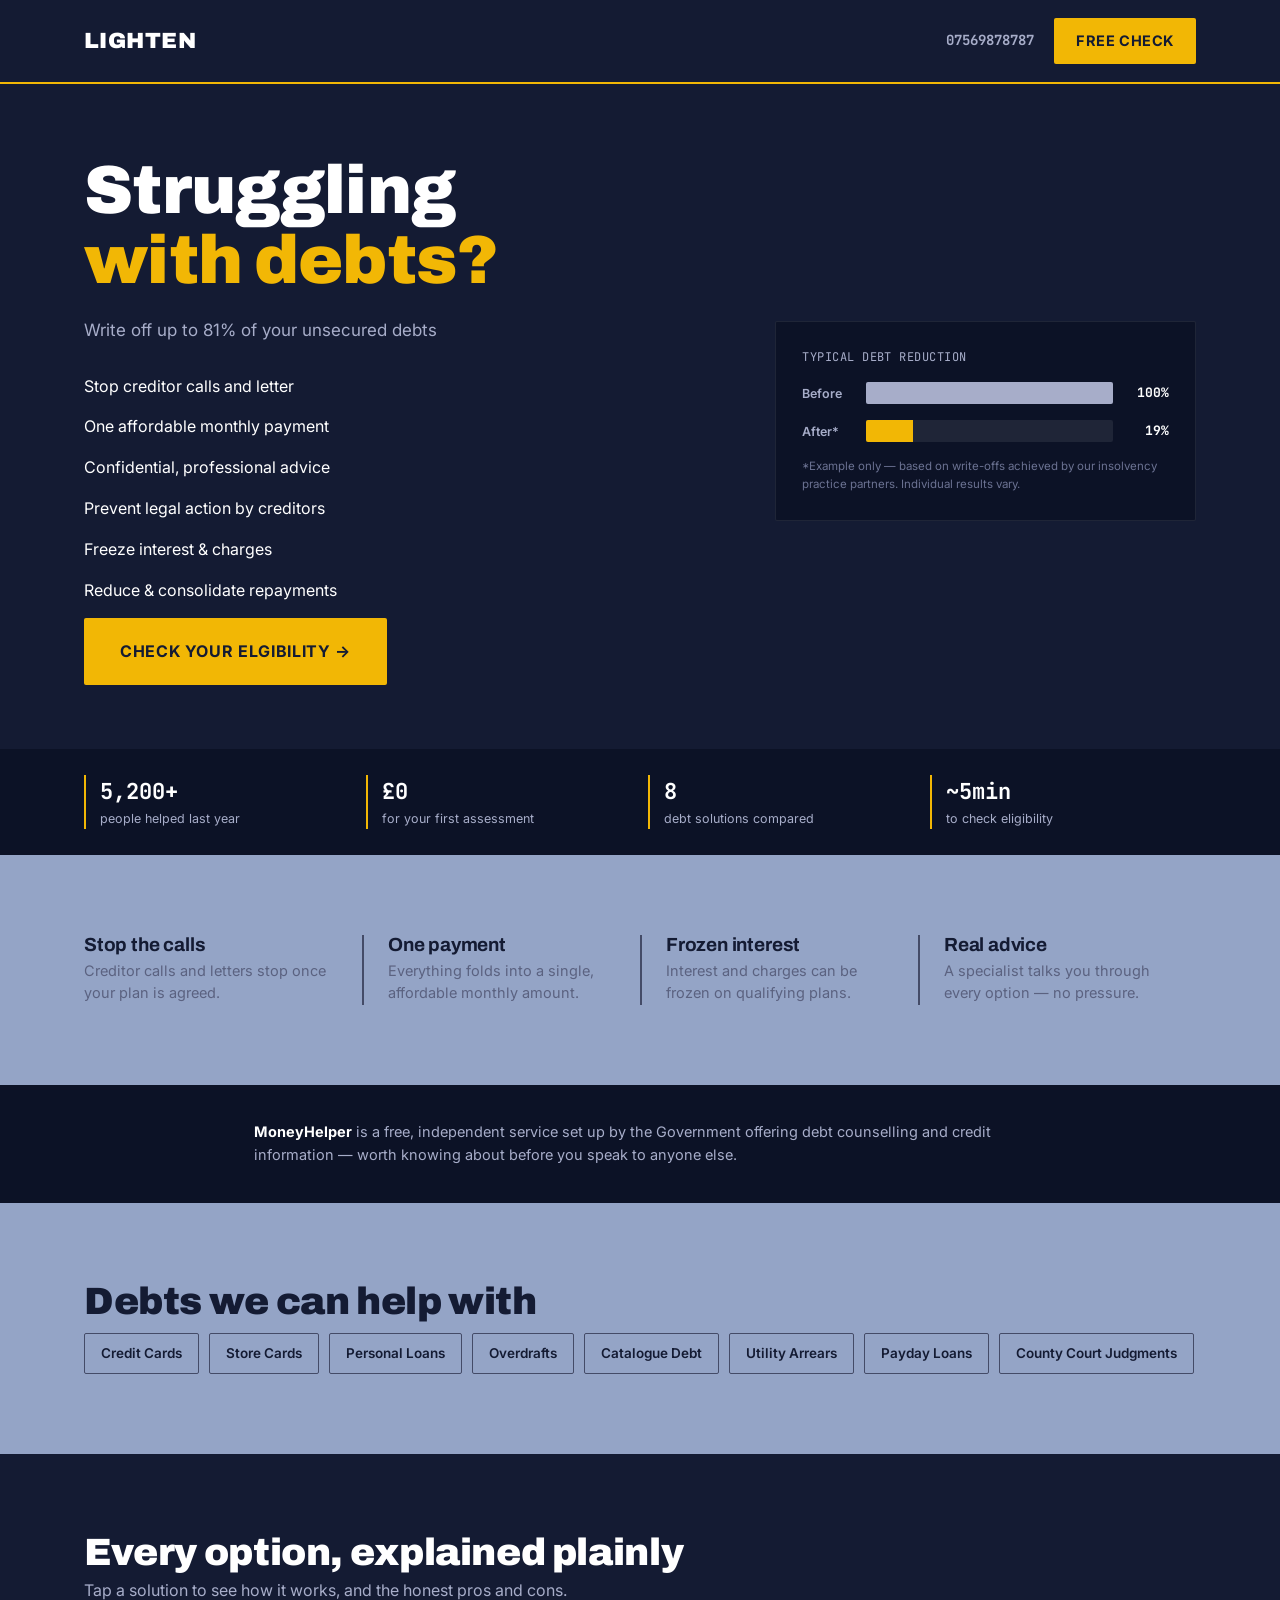
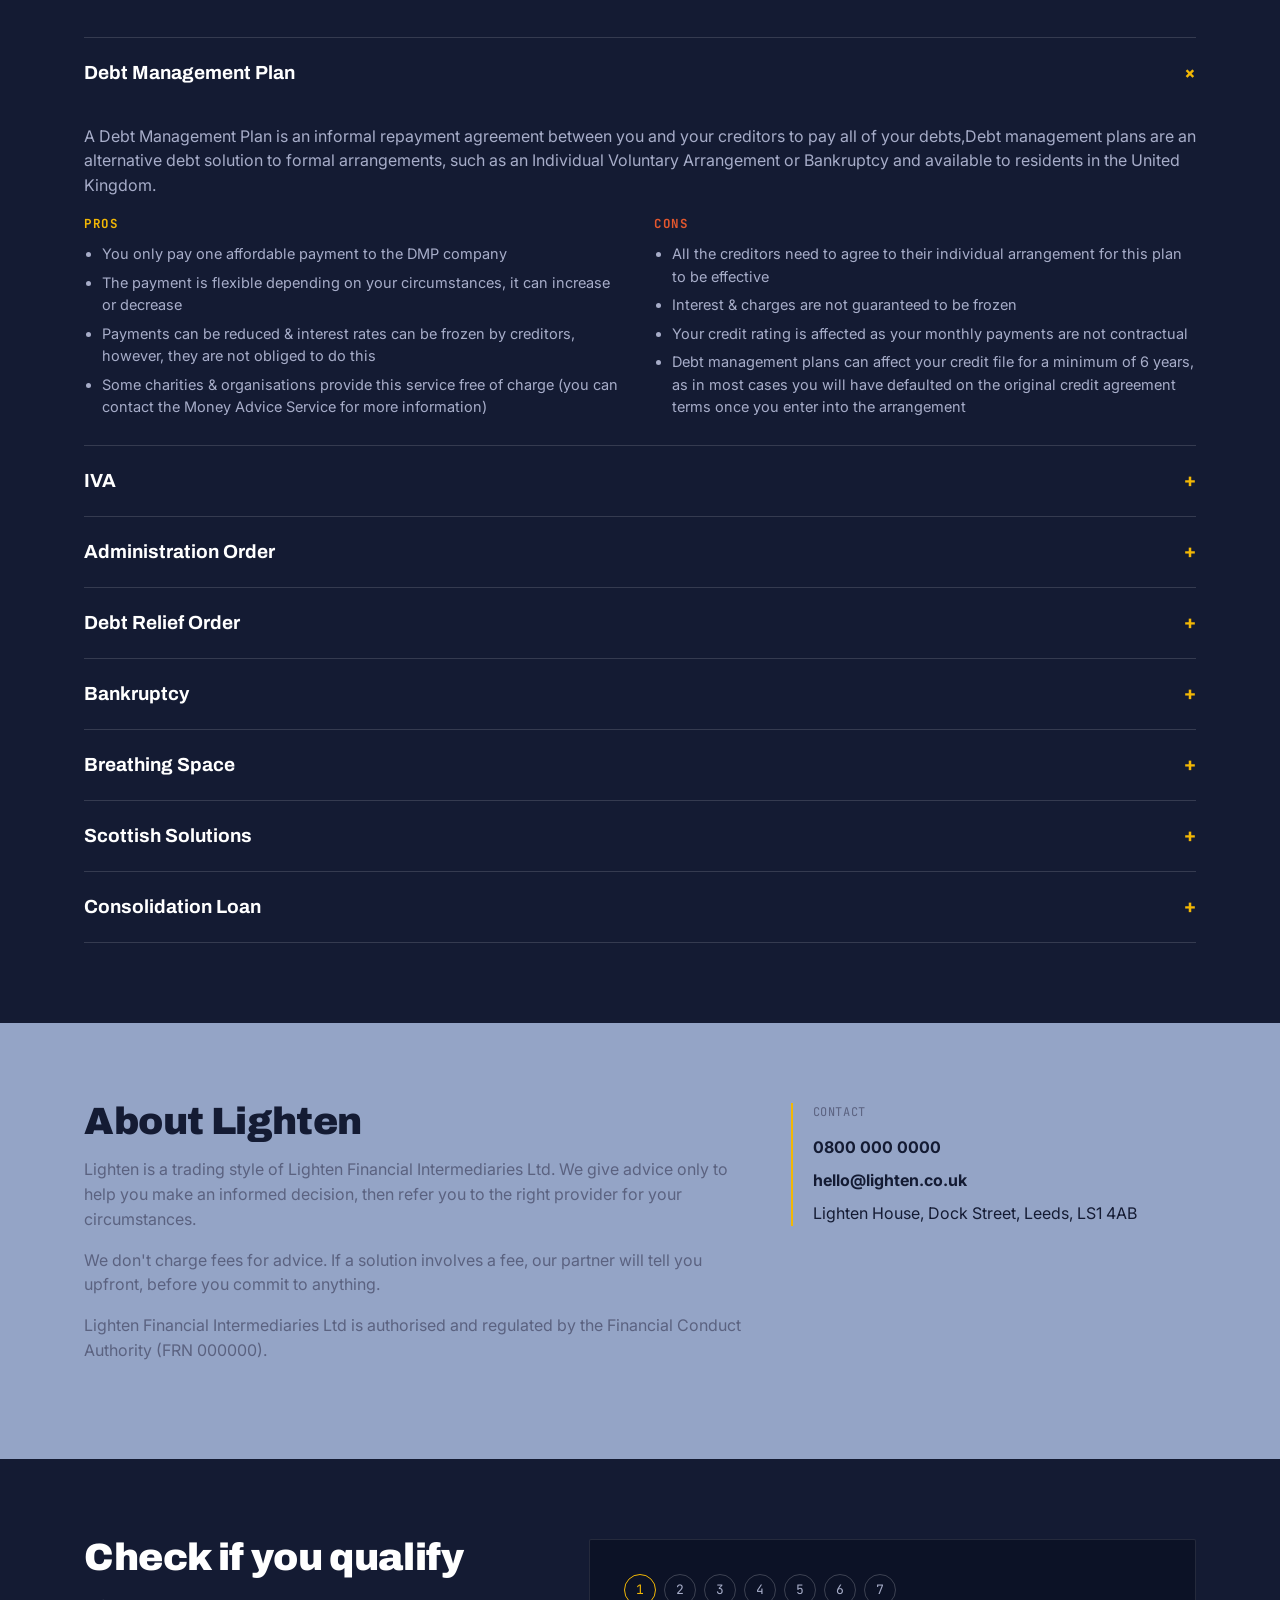
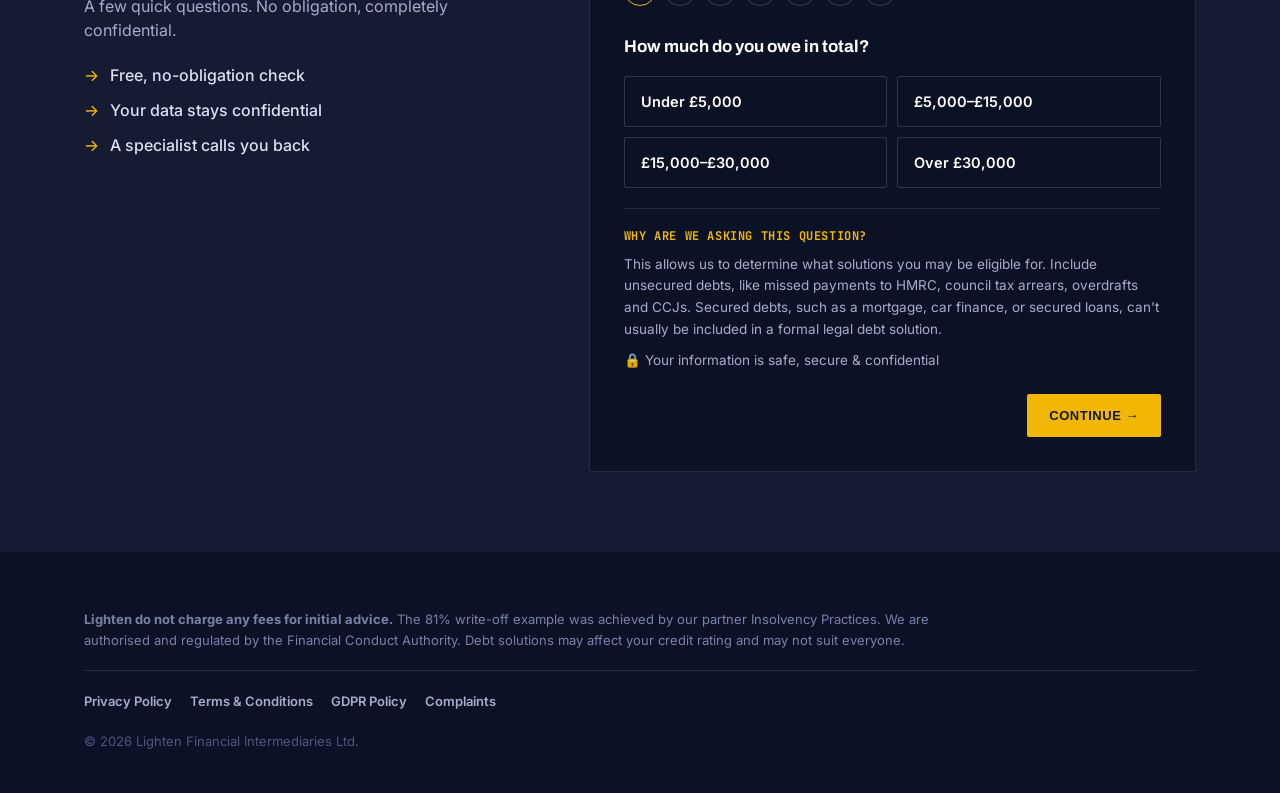
==== index.html @ 726426ce "Update index.html" ====
<!DOCTYPE html>
<html lang="en">
<head> 
<meta charset="UTF-8">
<meta name="viewport" content="width=device-width, initial-scale=1.0"> 
<title>Lighten</title>
<link rel="icon" type="image/png" href="aa.png">  
 
<link rel="preconnect" href="https://fonts.googleapis.com">
<link rel="preconnect" href="https://fonts.gstatic.com" crossorigin>
<link href="https://fonts.googleapis.com/css2?family=Archivo:wght@500;700;900&family=Inter:wght@400;500;600;700&family=JetBrains+Mono:wght@500;700&display=swap" rel="stylesheet">
<link rel="stylesheet" href="style.css">
</head>
<body>
<header class="site-header">
  <div class="wrap header-inner">
    <div class="logo">LIGHTEN</div>
    <div class="header-right">
      <a href="tel:07569878787" class="header-phone">07569878787</a>
      <a href="#qualify" class="btn btn-amber">Free Check</a>
    </div>
  </div>
</header>

<section class="hero">
  <div class="wrap hero-inner">
    <div class="hero-copy">
      <h1>Struggling<br><span class="hero-highlight">with debts?<br></span></h1>
      <p class="hero-lead">Write off up to 81% of your unsecured debts</p>
     <p>Stop creditor calls and letter</p>
     <p>One affordable monthly payment</p>
     <p>Confidential, professional advice</p>
     <p>Prevent legal action by creditors</p>
     <p>Freeze interest & charges</p>
     <p>Reduce & consolidate repayments</p>
      <a href="#qualify" class="btn btn-amber lg">Check your elgibility &rarr;</a>
    </div>

    <div class="hero-ladder">
      <div class="ladder-label">Typical debt reduction</div>
      <div class="ladder">
        <div class="ladder-row">
          <span class="ladder-tag">Before</span>
          <div class="ladder-track"><div class="ladder-fill" style="width:100%"></div></div>
          <span class="ladder-val">100%</span>
        </div>
        <div class="ladder-row">
          <span class="ladder-tag">After*</span>
          <div class="ladder-track"><div class="ladder-fill ladder-fill--after" id="afterFill" style="width:0%"></div></div>
          <span class="ladder-val" id="afterVal">0%</span>
        </div>
      </div>
      <div class="ladder-note">*Example only — based on write-offs achieved by our insolvency practice partners. Individual results vary.</div>
    </div>
  </div>
</section>
<section class="stat-strip">
  <div class="wrap stat-grid">
    <div class="stat"><span class="stat-num">5,200+</span><span class="stat-label">people helped last year</span></div>
    <div class="stat"><span class="stat-num">£0</span><span class="stat-label">for your first assessment</span></div>
    <div class="stat"><span class="stat-num">8</span><span class="stat-label">debt solutions compared</span></div>
    <div class="stat"><span class="stat-num">~5min</span><span class="stat-label">to check eligibility</span></div>
  </div>
</section>

<section class="section">
  <div class="wrap">
    <div class="benefit-row">
      <div class="benefit">
        <h3>Stop the calls</h3>
        <p>Creditor calls and letters stop once your plan is agreed.</p>
      </div>
      <div class="benefit">
        <h3>One payment</h3>
        <p>Everything folds into a single, affordable monthly amount.</p>
      </div>
      <div class="benefit">
        <h3>Frozen interest</h3>
        <p>Interest and charges can be frozen on qualifying plans.</p>
      </div>
      <div class="benefit">
        <h3>Real advice</h3>
        <p>A specialist talks you through every option — no pressure.</p>
      </div>
    </div>
  </div>
</section>

<!-- ============ MONEYHELPER CALLOUT ============ -->
<section class="callout">
  <div class="wrap callout-inner">
    <p><strong>MoneyHelper</strong> is a free, independent service set up by the Government offering debt counselling and credit information — worth knowing about before you speak to anyone else.</p>
  </div>
</section>

<!-- ============ DEBTS WE HELP WITH ============ -->
<section class="section">
  <div class="wrap">
    <h2 class="section-title">Debts we can help with</h2>
    <div class="tag-cloud">
      <span>Credit Cards</span><span>Store Cards</span><span>Personal Loans</span>
      <span>Overdrafts</span><span>Catalogue Debt</span><span>Utility Arrears</span>
      <span>Payday Loans</span><span>County Court Judgments</span>
    </div>
  </div>
</section>

<!-- ============ SOLUTIONS ACCORDION ============ -->
<section class="section dark">
  <div class="wrap">
    <h2 class="section-title light">Every option, explained plainly</h2>
    <p class="section-sub light">Tap a solution to see how it works, and the honest pros and cons.</p>
    <div class="accordion" id="accordion"></div>
  </div>
</section>

<!-- ============ ABOUT ============ -->
<section class="section">
  <div class="wrap about-inner">
    <div>
      <h2 class="section-title">About Lighten</h2>
      <p>Lighten is a trading style of Lighten Financial Intermediaries Ltd. We give advice only to help you make an informed decision, then refer you to the right provider for your circumstances.</p>
      <p>We don't charge fees for advice. If a solution involves a fee, our partner will tell you upfront, before you commit to anything.</p>
      <p>Lighten Financial Intermediaries Ltd is authorised and regulated by the Financial Conduct Authority (FRN 000000).</p>
    </div>
    <div class="contact-block">
      <span class="contact-label">Contact</span>
      <a href="tel:08000000000">0800 000 0000</a>
      <a href="mailto:hello@lighten.co.uk">hello@lighten.co.uk</a>
      <span>Lighten House, Dock Street, Leeds, LS1 4AB</span>
    </div>
  </div>
</section>

<!-- ============ LEAD FORM ============ -->
<section class="section dark" id="qualify">
  <div class="wrap qualify-inner">
    <div class="qualify-copy">
      <h2 class="section-title light">Check if you qualify</h2>
      <p class="light-muted">A few quick questions. No obligation, completely confidential.</p>
      <ul class="check-list">
        <li>Free, no-obligation check</li>
        <li>Your data stays confidential</li>
        <li>A specialist calls you back</li>
      </ul>
    </div>

    <form class="lead-form" id="leadForm">
      <div class="step-indicator" id="stepIndicator">
        <span class="step-dot active" data-n="1">1</span>
        <span class="step-dot" data-n="2">2</span>
        <span class="step-dot" data-n="3">3</span>
        <span class="step-dot" data-n="4">4</span>
        <span class="step-dot" data-n="5">5</span>
        <span class="step-dot" data-n="6">6</span>
        <span class="step-dot" data-n="7">7</span>
      </div>

      <!-- Step 1 -->
      <div class="form-step active" data-step="1">
        <label>How much do you owe in total?</label>
        <div class="option-grid" data-field="debtAmount">
          <button type="button" class="option" data-value="Under £5,000">Under &pound;5,000</button>
          <button type="button" class="option" data-value="£5,000–£15,000">&pound;5,000&ndash;&pound;15,000</button>
          <button type="button" class="option" data-value="£15,000–£30,000">&pound;15,000&ndash;&pound;30,000</button>
          <button type="button" class="option" data-value="Over £30,000">Over &pound;30,000</button>
        </div>
        <div class="form-info">
          <h4>Why are we asking this question?</h4>
          <p>This allows us to determine what solutions you may be eligible for. Include unsecured debts, like missed payments to HMRC, council tax arrears, overdrafts and CCJs. Secured debts, such as a mortgage, car finance, or secured loans, can't usually be included in a formal legal debt solution.</p>
          <p class="safe-note">&#128274; Your information is safe, secure &amp; confidential</p>
        </div>
      </div>

      <!-- Step 2 -->
      <div class="form-step" data-step="2">
        <label>What's your employment status?</label>
        <div class="option-grid" data-field="employment">
          <button type="button" class="option" data-value="Employed">Employed</button>
          <button type="button" class="option" data-value="Self-employed">Self-employed</button>
          <button type="button" class="option" data-value="Retired">Retired</button>
          <button type="button" class="option" data-value="Not working">Not working</button>
        </div>
        <div class="form-info">
          <h4>Why are we asking this question?</h4>
          <p>This information helps us tailor advice to your current situation.</p>
          <p class="safe-note">&#128274; Your information is safe, secure &amp; confidential</p>
        </div>
      </div>

      <!-- Step 3 -->
      <div class="form-step" data-step="3">
        <label>What are you hoping to achieve?</label>
        <div class="option-grid" data-field="goal">
          <button type="button" class="option" data-value="Write off unsecured debt">Write off unsecured debt</button>
          <button type="button" class="option" data-value="One affordable monthly payment">One affordable monthly payment</button>
          <button type="button" class="option" data-value="Keep my home and car safe">Keep my home and car safe</button>
          <button type="button" class="option" data-value="Pause interest and charges">Pause interest and charges</button>
          <button type="button" class="option" data-value="Avoid legal action">Avoid legal action</button>
          <button type="button" class="option" data-value="All of the above">I want all of the above</button>
        </div>
        <div class="form-info">
          <h4>Why are we asking this question?</h4>
          <p>This helps your adviser guide you on how to achieve your goal, alongside advice on all the debt solutions available to you.</p>
          <p class="safe-note">&#128274; Your information is safe, secure &amp; confidential</p>
        </div>
      </div>

      <!-- Step 4 -->
      <div class="form-step" data-step="4">
        <label>Which debt are you most worried about?</label>
        <div class="option-grid" data-field="worriedDebt">
          <button type="button" class="option" data-value="Credit card">Credit card</button>
          <button type="button" class="option" data-value="Loan">Loan</button>
          <button type="button" class="option" data-value="Overdraft">Overdraft</button>
          <button type="button" class="option" data-value="Store card">Store card</button>
          <button type="button" class="option" data-value="Council tax">Council tax</button>
          <button type="button" class="option" data-value="Other">Other</button>
        </div>
        <div class="form-info">
          <h4>Why are we asking this question?</h4>
          <p>This lets us tailor our advice to your current situation.</p>
          <p class="safe-note">&#128274; Your information is safe, secure &amp; confidential</p>
        </div>
      </div>

      <!-- Step 5 -->
      <div class="form-step" data-step="5">
        <label>What's your biggest concern about your debt?</label>
        <div class="option-grid" data-field="concern">
          <button type="button" class="option" data-value="Unable to pay bills">Unable to pay bills</button>
          <button type="button" class="option" data-value="Creditor harassment">Creditor harassment</button>
          <button type="button" class="option" data-value="Reliance on credit cards or loans">Reliance on credit or loans</button>
          <button type="button" class="option" data-value="Unaffordable repayments">Unaffordable repayments</button>
          <button type="button" class="option" data-value="Risk of losing my home">Risk of losing my home</button>
          <button type="button" class="option" data-value="Other">Other</button>
        </div>
        <div class="form-info">
          <h4>Why are we asking this question?</h4>
          <p>This helps us give the best advice, and helps put your mind at ease.</p>
          <p class="safe-note">&#128274; Your information is safe, secure &amp; confidential</p>
        </div>
      </div>

      <!-- Step 6 -->
      <div class="form-step" data-step="6">
        <label>What type of property do you live in?</label>
        <div class="option-grid" data-field="property">
          <button type="button" class="option" data-value="Rented">Rented</button>
          <button type="button" class="option" data-value="Private rented">Private rented</button>
          <button type="button" class="option" data-value="Living with parents">Living with parents</button>
          <button type="button" class="option" data-value="Owned">Owned</button>
        </div>
        <div class="form-info">
          <h4>Why are we asking this question?</h4>
          <p>This helps us give the best advice, and helps put your mind at ease.</p>
          <p class="safe-note">&#128274; Your information is safe, secure &amp; confidential</p>
        </div>
      </div>

      <!-- Step 7 -->
      <div class="form-step" data-step="7">
        <label>Where do you live?</label>
        <div class="option-grid" data-field="location">
          <button type="button" class="option" data-value="England">England</button>
          <button type="button" class="option" data-value="Wales">Wales</button>
          <button type="button" class="option" data-value="Northern Ireland">Northern Ireland</button>
          <button type="button" class="option" data-value="Scotland">Scotland</button>
        </div>
        <div class="form-info">
          <h4>Why are we asking this question?</h4>
          <p>Telling us your location lets us offer information about the debt solutions available in your area.</p>
          <p class="safe-note">&#128274; Your information is safe, secure &amp; confidential</p>
        </div>
      </div>

      <!-- Step 8: contact details -->
      <div class="form-step" data-step="8">
        <button type="button" class="back-icon-btn" data-back>&#10094;</button>
        <label>Please enter your details to continue</label>
        <input type="text" name="fullName" placeholder="Full name" required>
        <input type="email" name="email" placeholder="Email address" required>
        <input type="text" name="postcode" placeholder="Postcode" required>
        <p class="form-note">Please read our <a href="#">Terms &amp; Conditions</a> and <a href="#">Privacy Policy</a> before you proceed.</p>
        <button type="button" class="btn btn-amber full" id="detailsContinueBtn">Continue</button>
        <p class="safe-note center">&#128274; Your information is safe, secure &amp; confidential</p>
      </div>

      <!-- Step 9: phone -->
      <div class="form-step" data-step="9">
        <button type="button" class="back-icon-btn" data-back>&#10094;</button>
        <label><span class="lead-firstname" id="leadFirstName">There,</span> let's see if we could write off your debt.</label>
        <p class="form-sub">Confirm your details below to find out what options are available to you.</p>
        <input type="tel" name="phone" placeholder="Eg. 07700 900000" inputmode="tel" pattern="^(\+44|0044|0)[\s\-()]?\d[\d\s\-()]{8,12}$" required>
        <label class="checkbox-line">
          <input type="checkbox" required>
          <span>By selecting this option you are giving your permission to be contacted by telephone, SMS, WhatsApp and email. For information on how we handle your information please see our <a href="#">Privacy Policy</a>.</span>
        </label>
        <button type="submit" class="btn btn-amber full">Check If I Qualify</button>
        <p class="safe-note center">&#128274; Your information is safe, secure &amp; confidential</p>
      </div>

      <div class="form-step" data-step="success">
        <div class="success-box">
          <div class="success-emoji">&#127881;</div>
          <h3>Congratulations!</h3>
          <p>You have been shortlisted. One of our advisers will call you shortly to discuss the debt solutions available to you.</p>
          <p class="safe-note center">&#128274; Your information is safe, secure &amp; confidential</p>
        </div>
      </div>

      <div class="form-nav">
        <button type="button" id="backBtn" class="btn btn-outline small" style="display:none;">&larr; Back</button>
        <button type="button" id="nextBtn" class="btn btn-amber small">Continue &rarr;</button>
      </div>
    </form>
  </div>
</section>

<!-- ============ FOOTER ============ -->
<footer class="site-footer">
  <div class="wrap">
    <p class="footer-disclaimer"><strong>Lighten do not charge any fees for initial advice.</strong> The 81% write-off example was achieved by our partner Insolvency Practices. We are authorised and regulated by the Financial Conduct Authority. Debt solutions may affect your credit rating and may not suit everyone.</p>
    <div class="footer-links">
      <a href="privacy.html">Privacy Policy</a>
      <a href="terms.html">Terms &amp; Conditions</a>
      <a href="gdpr.html">GDPR Policy</a>
      <a href="complaints.html">Complaints</a>
    </div>
    <p class="footer-copy">&copy; 2026 Lighten Financial Intermediaries Ltd.</p>
  </div>
</footer>

<script src="script.js"></script>
</body>
</html>
---- style.css ----
:root{
  --bg:#141B33;
  --bg-deep:#0C1226;
  --paper:#94a4c6;
  --paper-line:#444b67;  
  --ink:#141B33;
  --ink-muted:#5B6280;
  --amber:#F2B705;
  --amber-ink:#141B33;
  --rust:#E4572E; 
  --white:#FFFFFF;
  --light-muted:#A7ADC9;
  --font-display:'Archivo', sans-serif;
  --font-body:'Inter', sans-serif; 
  --font-mono:'JetBrains Mono', monospace;
}

*{box-sizing:border-box;}
html{scroll-behavior:smooth; overflow-x:hidden;}
body{
  margin:0;
  font-family:var(--font-body);
  color:var(--ink);
  background:var(--paper);
  line-height:1.55;
  overflow-x:hidden;
  max-width:100vw;
}
.wrap{max-width:1160px; margin:0 auto; padding:0 24px; width:100%;}
a{color:inherit;}
h1,h2,h3{font-family:var(--font-display); margin:0 0 .3em; line-height:1.02; letter-spacing:-.01em;}

/* ---------- Buttons ---------- */
.btn{display:inline-block; padding:10px 20px; font-weight:700; text-decoration:none; font-size:14.5px; text-transform:uppercase; letter-spacing:.04em; border:2px solid transparent; cursor:pointer; border-radius:2px;}
.btn-amber{background:var(--amber); color:var(--amber-ink);}
.btn-amber:hover{background:#ffcb1f;}
.btn-outline{background:transparent; border-color:var(--paper-line); color:var(--ink);}
.btn.small{padding:12px 20px; font-size:13px;}
.btn.lg{padding:19px 34px; font-size:16px;}
.btn.full{width:100%; text-align:center; margin-top:8px;}

/* ---------- Header ---------- */
.site-header{background:var(--bg); position:sticky; top:0; z-index:20; border-bottom:2px solid var(--amber);}
.header-inner{display:flex; align-items:center; justify-content:space-between; padding:18px 24px; gap:12px; min-width:0;}
.logo{font-family:var(--font-display); font-size:22px; font-weight:900; letter-spacing:.02em; color:var(--white); flex:none;}
.header-right{display:flex; align-items:center; gap:20px; flex-wrap:wrap; justify-content:flex-end;}
.header-phone{font-family:var(--font-mono); font-weight:700; color:var(--light-muted); text-decoration:none; font-size:14px;}

/* ---------- Hero ---------- */
.hero{background:var(--bg); color:var(--white); padding:72px 0 64px;}
.hero-inner{display:grid; grid-template-columns:1.2fr .8fr; gap:60px; align-items:center; min-width:0;}
.hero-copy, .hero-ladder{min-width:0;}
.tag{font-family:var(--font-mono); font-size:12px; letter-spacing:.05em; text-transform:uppercase; color:var(--amber); margin:0 0 18px;}
.hero h1{font-size:clamp(40px,5.4vw,68px); font-weight:900; color:var(--white);}
.hero-highlight{color:var(--amber);}
.hero-lead{font-size:17px; color:var(--light-muted); max-width:44ch; margin:22px 0 30px;}

.hero-ladder{background:var(--bg-deep); border:1px solid rgba(255,255,255,.08); padding:26px; border-radius:2px;}
.ladder-label{font-family:var(--font-mono); font-size:12px; color:var(--light-muted); text-transform:uppercase; letter-spacing:.04em; margin-bottom:16px;}
.ladder-row{display:flex; align-items:center; gap:12px; margin-bottom:16px; min-width:0;}
.ladder-tag{width:52px; font-size:12.5px; color:var(--light-muted); font-weight:600; flex:none;}
.ladder-track{flex:1; height:22px; background:rgba(255,255,255,.08); border-radius:2px; overflow:hidden; min-width:0;}
.ladder-fill{height:100%; background:var(--light-muted);}
.ladder-fill--after{background:var(--amber); transition:width 1.2s cubic-bezier(.2,.8,.2,1);}
.ladder-val{width:44px; text-align:right; font-family:var(--font-mono); font-weight:700; color:var(--white); font-size:13px;}
.ladder-note{font-size:11.5px; color:#6B7292; margin-top:4px;}

/* ---------- Stat strip ---------- */
.stat-strip{background:var(--bg-deep); padding:26px 0;}
.stat-grid{display:grid; grid-template-columns:repeat(4,1fr); gap:16px;}
.stat{display:flex; flex-direction:column; border-left:2px solid var(--amber); padding-left:14px;}
.stat-num{font-family:var(--font-mono); font-weight:700; color:var(--white); font-size:22px;}
.stat-label{font-size:12.5px; color:var(--light-muted);}

/* ---------- Sections ---------- */
.section{padding:80px 0;}
.section.dark{background:var(--bg); color:var(--white);}
.section-title{font-size:clamp(26px,3.2vw,38px); font-weight:900;}
.section-title.light{color:var(--white);}
.section-sub{color:var(--ink-muted); margin-top:-6px; margin-bottom:34px; max-width:56ch;}
.section-sub.light{color:var(--light-muted);}

/* Benefits */
.benefit-row{display:grid; grid-template-columns:repeat(4,1fr); gap:0;}
.benefit{padding:0 24px; border-left:2px solid var(--paper-line);}
.benefit:first-child{border-left:none; padding-left:0;}
.benefit h3{font-size:19px; font-weight:700;}
.benefit p{color:var(--ink-muted); font-size:14.5px; margin:0;}

/* Callout */
.callout{background:var(--bg-deep); padding:22px 0;}
.callout-inner{display:flex; align-items:flex-start; gap:16px; max-width:820px; margin:0 auto; color:var(--light-muted); font-size:14.5px;}
.callout-mark{flex:none; width:26px; height:26px; border-radius:50%; border:1.5px solid var(--amber); color:var(--amber); font-family:var(--font-mono); font-weight:700; display:flex; align-items:center; justify-content:center; font-size:13px;}
.callout-inner strong{color:var(--white);}

/* Tag cloud */
.tag-cloud{display:flex; flex-wrap:wrap; gap:10px;}
.tag-cloud span{border:1.5px solid var(--paper-line); padding:9px 16px; font-weight:600; font-size:13.5px; border-radius:2px;}

/* Accordion */
.accordion{border-top:1px solid rgba(255,255,255,.14);}
.acc-item{border-bottom:1px solid rgba(255,255,255,.14);}
.acc-head{width:100%; background:none; border:none; color:var(--white); text-align:left; padding:22px 0; display:flex; align-items:center; justify-content:space-between; cursor:pointer; font-family:var(--font-display); font-size:19px; font-weight:700;}
.acc-head .plus{font-family:var(--font-mono); color:var(--amber); font-size:20px; transition:transform .2s ease;}
.acc-item.open .plus{transform:rotate(45deg);}
.acc-body{max-height:0; overflow:hidden; transition:max-height .3s ease;}
.acc-body-inner{padding:0 0 26px; color:var(--light-muted);}
.pros-cons{display:grid; grid-template-columns:1fr 1fr; gap:28px; margin-top:16px;}
.pros-cons h4{margin:0 0 10px; font-size:12.5px; text-transform:uppercase; letter-spacing:.05em; font-family:var(--font-mono);}
.pros-cons .pros h4{color:var(--amber);}
.pros-cons .cons h4{color:var(--rust);}
.pros-cons ul{margin:0; padding-left:18px; font-size:14.5px; display:grid; gap:6px;}

/* About */
.about-inner{display:grid; grid-template-columns:1.3fr .8fr; gap:48px; min-width:0;}
.about-inner > div, .contact-block{min-width:0;}
.about-inner p{color:var(--ink-muted);}
.contact-block{border-left:2px solid var(--amber); padding-left:20px; display:flex; flex-direction:column; gap:8px; height:fit-content;}
.contact-label{font-family:var(--font-mono); font-size:12px; text-transform:uppercase; letter-spacing:.05em; color:var(--ink-muted); margin-bottom:6px;}
.contact-block a{font-weight:700; text-decoration:none; color:var(--ink);}

/* ---------- Lead form ---------- */
.qualify-inner{display:grid; grid-template-columns:.85fr 1.15fr; gap:56px; align-items:start; min-width:0;}
.qualify-copy, .lead-form{min-width:0;}
.light-muted{color:var(--light-muted);}
.check-list{list-style:none; padding:0; margin:20px 0; display:grid; gap:10px;}
.check-list li{padding-left:26px; position:relative; color:#DCE0F0; font-weight:500;}
.check-list li::before{content:"→"; position:absolute; left:0; color:var(--amber);}

.lead-form{background:var(--bg-deep); border:1px solid rgba(255,255,255,.1); border-radius:2px; padding:34px; color:var(--white);}
.step-indicator{display:flex; gap:8px; margin-bottom:28px; flex-wrap:wrap;}
.step-dot{width:32px; height:32px; border-radius:50%; border:1.5px solid rgba(255,255,255,.2); display:flex; align-items:center; justify-content:center; font-family:var(--font-mono); font-size:13px; color:var(--light-muted);}
.step-dot.active{border-color:var(--amber); color:var(--amber);}
.step-dot.done{background:var(--amber); border-color:var(--amber); color:var(--amber-ink);}

.form-step{display:none;}
.form-step.active{display:block;}
.form-step label{display:block; font-weight:700; margin-bottom:16px; font-size:17px; font-family:var(--font-display);}
.option-grid{display:grid; grid-template-columns:1fr 1fr; gap:10px;}
.option{padding:16px; border-radius:2px; border:1.5px solid rgba(255,255,255,.15); background:transparent; font-family:var(--font-body); font-size:14.5px; font-weight:600; color:var(--white); cursor:pointer; text-align:left;}
.option:hover{border-color:var(--amber);}
.option.selected{border-color:var(--amber); background:rgba(242,183,5,.12); color:var(--amber);}

.lead-form input[type=text],
.lead-form input[type=tel],
.lead-form input[type=email]{
  width:100%; padding:14px; border:1.5px solid rgba(255,255,255,.15); border-radius:2px; margin-bottom:12px; font-family:var(--font-body); font-size:15px; background:var(--bg); color:var(--white);
}
.lead-form input::placeholder{color:#6B7292;}
.lead-form input:focus{outline:2px solid var(--amber); outline-offset:1px;}
.checkbox-line{display:flex; gap:10px; align-items:flex-start; font-size:13px; color:var(--light-muted); font-weight:400; margin:10px 0 18px;}
.checkbox-line input{margin-top:3px;}
.checkbox-line a{color:var(--amber); font-weight:600;}

.form-nav{display:flex; justify-content:space-between; margin-top:22px;}
#nextBtn{margin-left:auto;}

.success-box{text-align:center; padding:20px 0;}
.success-mark{width:52px; height:52px; border-radius:50%; background:rgba(242,183,5,.15); color:var(--amber); font-size:26px; font-weight:700; display:flex; align-items:center; justify-content:center; margin:0 auto 16px;}
.success-emoji{font-size:46px; margin:0 auto 14px; line-height:1;}
.success-box p{color:var(--light-muted);}

.form-info{margin-top:20px; padding-top:18px; border-top:1px solid rgba(255,255,255,.1);}
.form-info h4{font-family:var(--font-mono); font-size:12px; text-transform:uppercase; letter-spacing:.05em; color:var(--amber); margin:0 0 8px;}
.form-info p{font-size:13.5px; color:var(--light-muted); margin:0 0 10px; line-height:1.6;}
.safe-note{font-size:12.5px; color:var(--light-muted); margin:4px 0 0;}
.safe-note.center{text-align:center; margin-top:16px;}
.form-note{font-size:12.5px; color:var(--light-muted); margin:6px 0 16px; line-height:1.6;}
.form-note a{color:var(--amber); font-weight:600; text-decoration:none;}
.form-sub{color:var(--light-muted); font-size:14.5px; margin:-8px 0 20px;}
.lead-firstname{color:var(--amber);}
.back-icon-btn{background:none; border:none; color:var(--light-muted); font-size:16px; cursor:pointer; padding:0 0 18px; display:block;}
.back-icon-btn:hover{color:var(--amber);}

/* ---------- Footer ---------- */
.site-footer{background:var(--bg-deep); color:#7981A8; padding:44px 0 28px; font-size:13px;}
.footer-disclaimer{max-width:900px; line-height:1.6;}
.footer-links{display:flex; gap:18px; flex-wrap:wrap; margin:20px 0; padding-top:20px; border-top:1px solid rgba(255,255,255,.1);}
.footer-links a{text-decoration:none; color:var(--light-muted); font-weight:600;}
.footer-copy{color:#4E5580;}

/* ---------- Responsive ---------- */
@media (max-width:860px){
  .hero-inner, .about-inner, .qualify-inner{grid-template-columns:1fr;}
  .benefit-row{grid-template-columns:1fr 1fr; gap:24px;}
  .benefit{border-left:none; padding-left:0; padding-top:20px; border-top:2px solid var(--paper-line);}
  .stat-grid{grid-template-columns:1fr 1fr;}
  .pros-cons{grid-template-columns:1fr;}
}
@media (max-width:520px){
  .benefit-row{grid-template-columns:1fr;}
  .option-grid{grid-template-columns:1fr;}
  .lead-form{padding:22px;}
  .step-dot{width:26px; height:26px; font-size:12px;}
  .step-indicator{gap:6px;}
  .hero{padding:52px 0 44px;}
  .hero-ladder{padding:20px;}
  .section{padding:56px 0;}
}
@media (max-width:400px){
  .header-inner{padding:14px 16px;}
  .header-phone{display:none;}
  .logo{font-size:19px;}
  .btn{padding:12px 18px; font-size:13px;}
  .wrap{padding:0 16px;}
}

@media (prefers-reduced-motion: reduce){
  html{scroll-behavior:auto;}
  .ladder-fill--after, .acc-body{transition:none !important;}
}
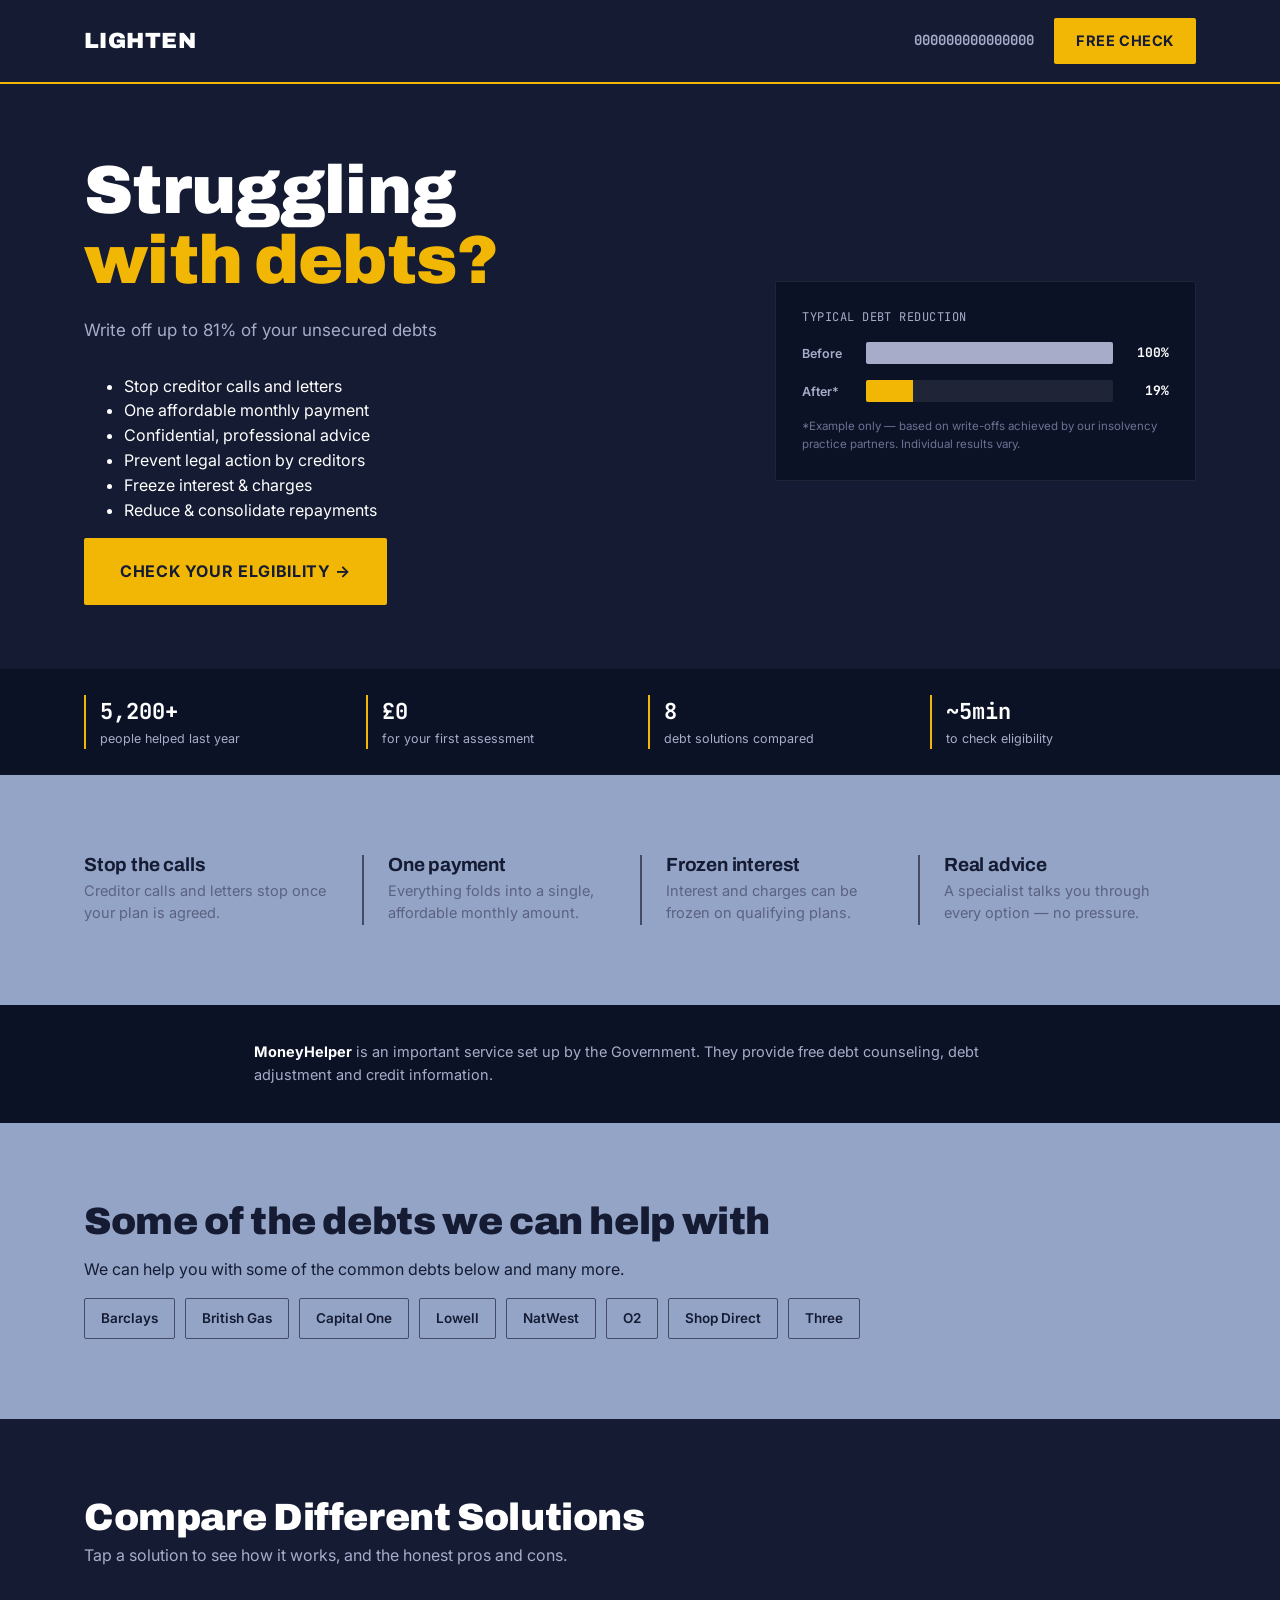
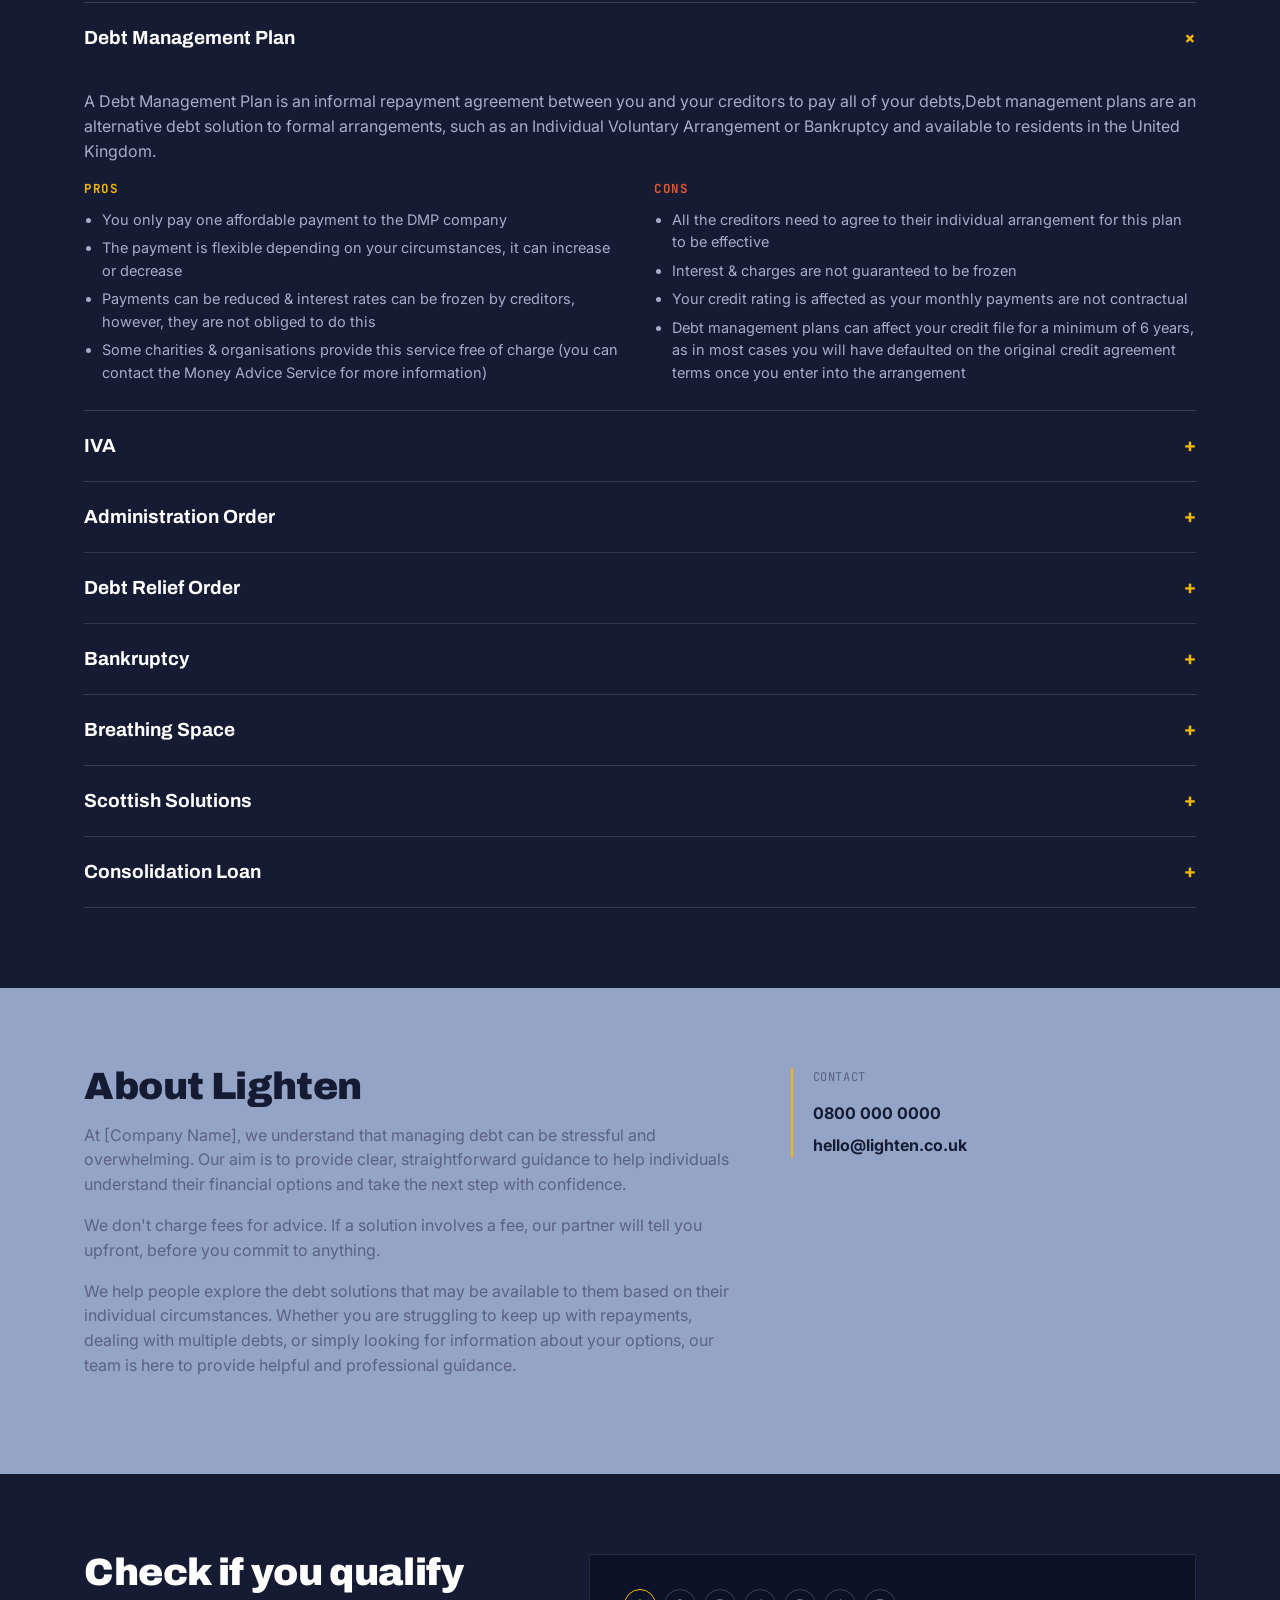
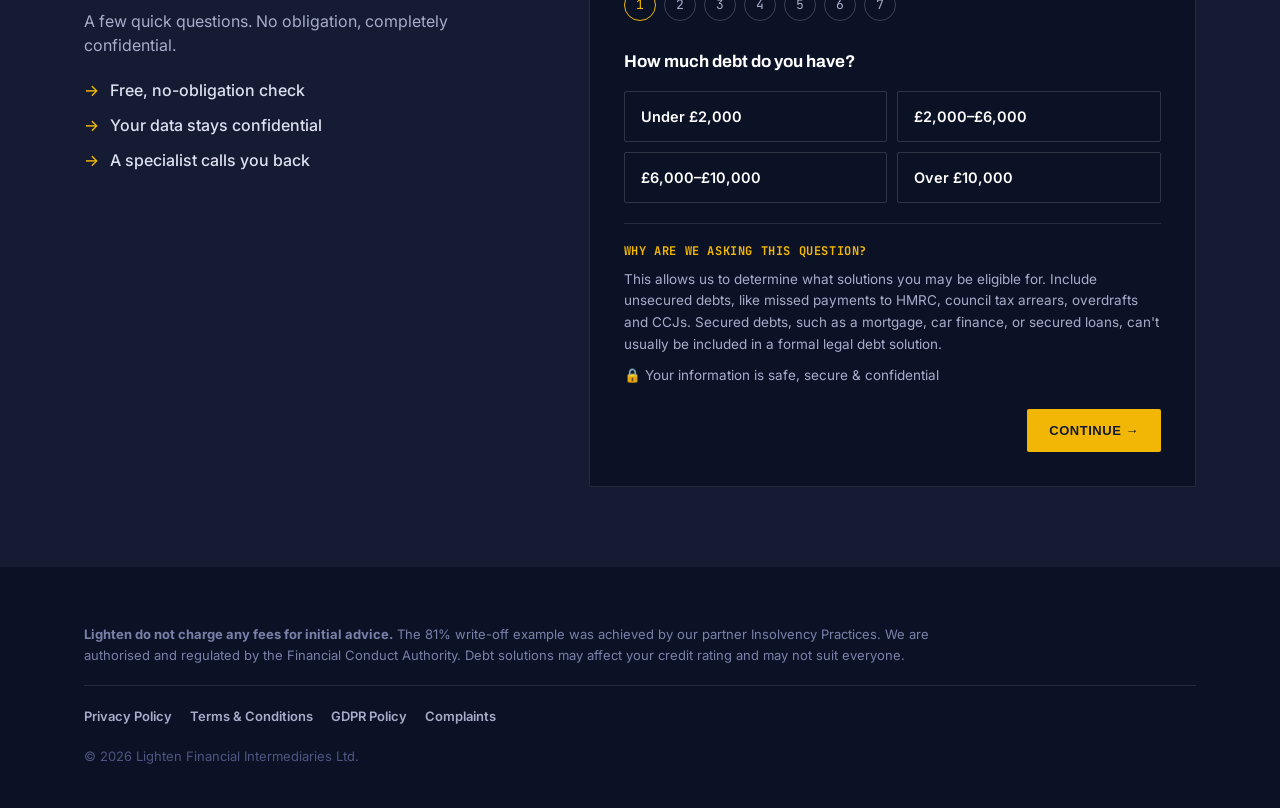
==== commit fdd89854: "Update index.html" ====
--- a/index.html
+++ b/index.html
@@ -5,7 +5,7 @@
 <meta name="viewport" content="width=device-width, initial-scale=1.0"> 
 <title>Lighten</title>
 <link rel="icon" type="image/png" href="aa.png">  
- 
+  
 <link rel="preconnect" href="https://fonts.googleapis.com">
 <link rel="preconnect" href="https://fonts.gstatic.com" crossorigin>
 <link href="https://fonts.googleapis.com/css2?family=Archivo:wght@500;700;900&family=Inter:wght@400;500;600;700&family=JetBrains+Mono:wght@500;700&display=swap" rel="stylesheet">
@@ -16,7 +16,7 @@
   <div class="wrap header-inner">
     <div class="logo">LIGHTEN</div>
     <div class="header-right">
-      <a href="tel:07569878787" class="header-phone">07569878787</a>
+      <a href="tel:07569878787" class="header-phone">000000000000000</a>
       <a href="#qualify" class="btn btn-amber">Free Check</a>
     </div>
   </div>
@@ -27,12 +27,14 @@
     <div class="hero-copy">
       <h1>Struggling<br><span class="hero-highlight">with debts?<br></span></h1>
       <p class="hero-lead">Write off up to 81% of your unsecured debts</p>
-     <p>Stop creditor calls and letter</p>
-     <p>One affordable monthly payment</p>
-     <p>Confidential, professional advice</p>
-     <p>Prevent legal action by creditors</p>
-     <p>Freeze interest & charges</p>
-     <p>Reduce & consolidate repayments</p>
+<ul class="hero-list">
+  <li>Stop creditor calls and letters</li>
+  <li>One affordable monthly payment</li>
+  <li>Confidential, professional advice</li>
+  <li>Prevent legal action by creditors</li>
+  <li>Freeze interest &amp; charges</li>
+  <li>Reduce &amp; consolidate repayments</li>
+</ul>
       <a href="#qualify" class="btn btn-amber lg">Check your elgibility &rarr;</a>
     </div>
 
@@ -89,18 +91,19 @@
 <!-- ============ MONEYHELPER CALLOUT ============ -->
 <section class="callout">
   <div class="wrap callout-inner">
-    <p><strong>MoneyHelper</strong> is a free, independent service set up by the Government offering debt counselling and credit information — worth knowing about before you speak to anyone else.</p>
+    <p><strong>MoneyHelper</strong> is an important service set up by the Government. They provide free debt counseling, debt adjustment and credit information.</p>
   </div>
 </section>
 
 <!-- ============ DEBTS WE HELP WITH ============ -->
 <section class="section">
   <div class="wrap">
-    <h2 class="section-title">Debts we can help with</h2>
+    <h2 class="section-title">Some of the debts we can help with</h2>
+    <p>We can help you with some of the common debts below and many more.</p>
     <div class="tag-cloud">
-      <span>Credit Cards</span><span>Store Cards</span><span>Personal Loans</span>
-      <span>Overdrafts</span><span>Catalogue Debt</span><span>Utility Arrears</span>
-      <span>Payday Loans</span><span>County Court Judgments</span>
+      <span>Barclays</span><span>British Gas</span><span>Capital One</span>
+      <span>Lowell</span><span>NatWest</span><span>O2</span>
+      <span>Shop Direct</span><span>Three</span>
     </div>
   </div>
 </section>
@@ -108,7 +111,7 @@
 <!-- ============ SOLUTIONS ACCORDION ============ -->
 <section class="section dark">
   <div class="wrap">
-    <h2 class="section-title light">Every option, explained plainly</h2>
+    <h2 class="section-title light">Compare Different Solutions</h2>
     <p class="section-sub light">Tap a solution to see how it works, and the honest pros and cons.</p>
     <div class="accordion" id="accordion"></div>
   </div>
@@ -119,15 +122,15 @@
   <div class="wrap about-inner">
     <div>
       <h2 class="section-title">About Lighten</h2>
-      <p>Lighten is a trading style of Lighten Financial Intermediaries Ltd. We give advice only to help you make an informed decision, then refer you to the right provider for your circumstances.</p>
+      <p>At [Company Name], we understand that managing debt can be stressful and overwhelming. Our aim is to provide clear, straightforward guidance to help individuals understand their financial options and take the next step with confidence.</p>
       <p>We don't charge fees for advice. If a solution involves a fee, our partner will tell you upfront, before you commit to anything.</p>
-      <p>Lighten Financial Intermediaries Ltd is authorised and regulated by the Financial Conduct Authority (FRN 000000).</p>
+      <p>We help people explore the debt solutions that may be available to them based on their individual circumstances. Whether you are struggling to keep up with repayments, dealing with multiple debts, or simply looking for information about your options, our team is here to provide helpful and professional guidance.</p>
     </div>
     <div class="contact-block">
       <span class="contact-label">Contact</span>
       <a href="tel:08000000000">0800 000 0000</a>
       <a href="mailto:hello@lighten.co.uk">hello@lighten.co.uk</a>
-      <span>Lighten House, Dock Street, Leeds, LS1 4AB</span>
+      
     </div>
   </div>
 </section>
@@ -158,12 +161,22 @@
 
       <!-- Step 1 -->
       <div class="form-step active" data-step="1">
-        <label>How much do you owe in total?</label>
-        <div class="option-grid" data-field="debtAmount">
-          <button type="button" class="option" data-value="Under £5,000">Under &pound;5,000</button>
-          <button type="button" class="option" data-value="£5,000–£15,000">&pound;5,000&ndash;&pound;15,000</button>
-          <button type="button" class="option" data-value="£15,000–£30,000">&pound;15,000&ndash;&pound;30,000</button>
-          <button type="button" class="option" data-value="Over £30,000">Over &pound;30,000</button>
+        <label>How much debt do you have?</label>
+        <div class="option-grid" data-field="debtAmount"><button type="button" class="option" data-value="£0–£2,000">
+  Under &pound;2,000
+</button>
+
+<button type="button" class="option" data-value="£2,000–£6,000">
+  &pound;2,000&ndash;&pound;6,000
+</button>
+
+<button type="button" class="option" data-value="£6,000–£10,000">
+  &pound;6,000&ndash;&pound;10,000
+</button>
+
+<button type="button" class="option" data-value="£10,000+">
+  Over &pound;10,000
+</button>
         </div>
         <div class="form-info">
           <h4>Why are we asking this question?</h4>
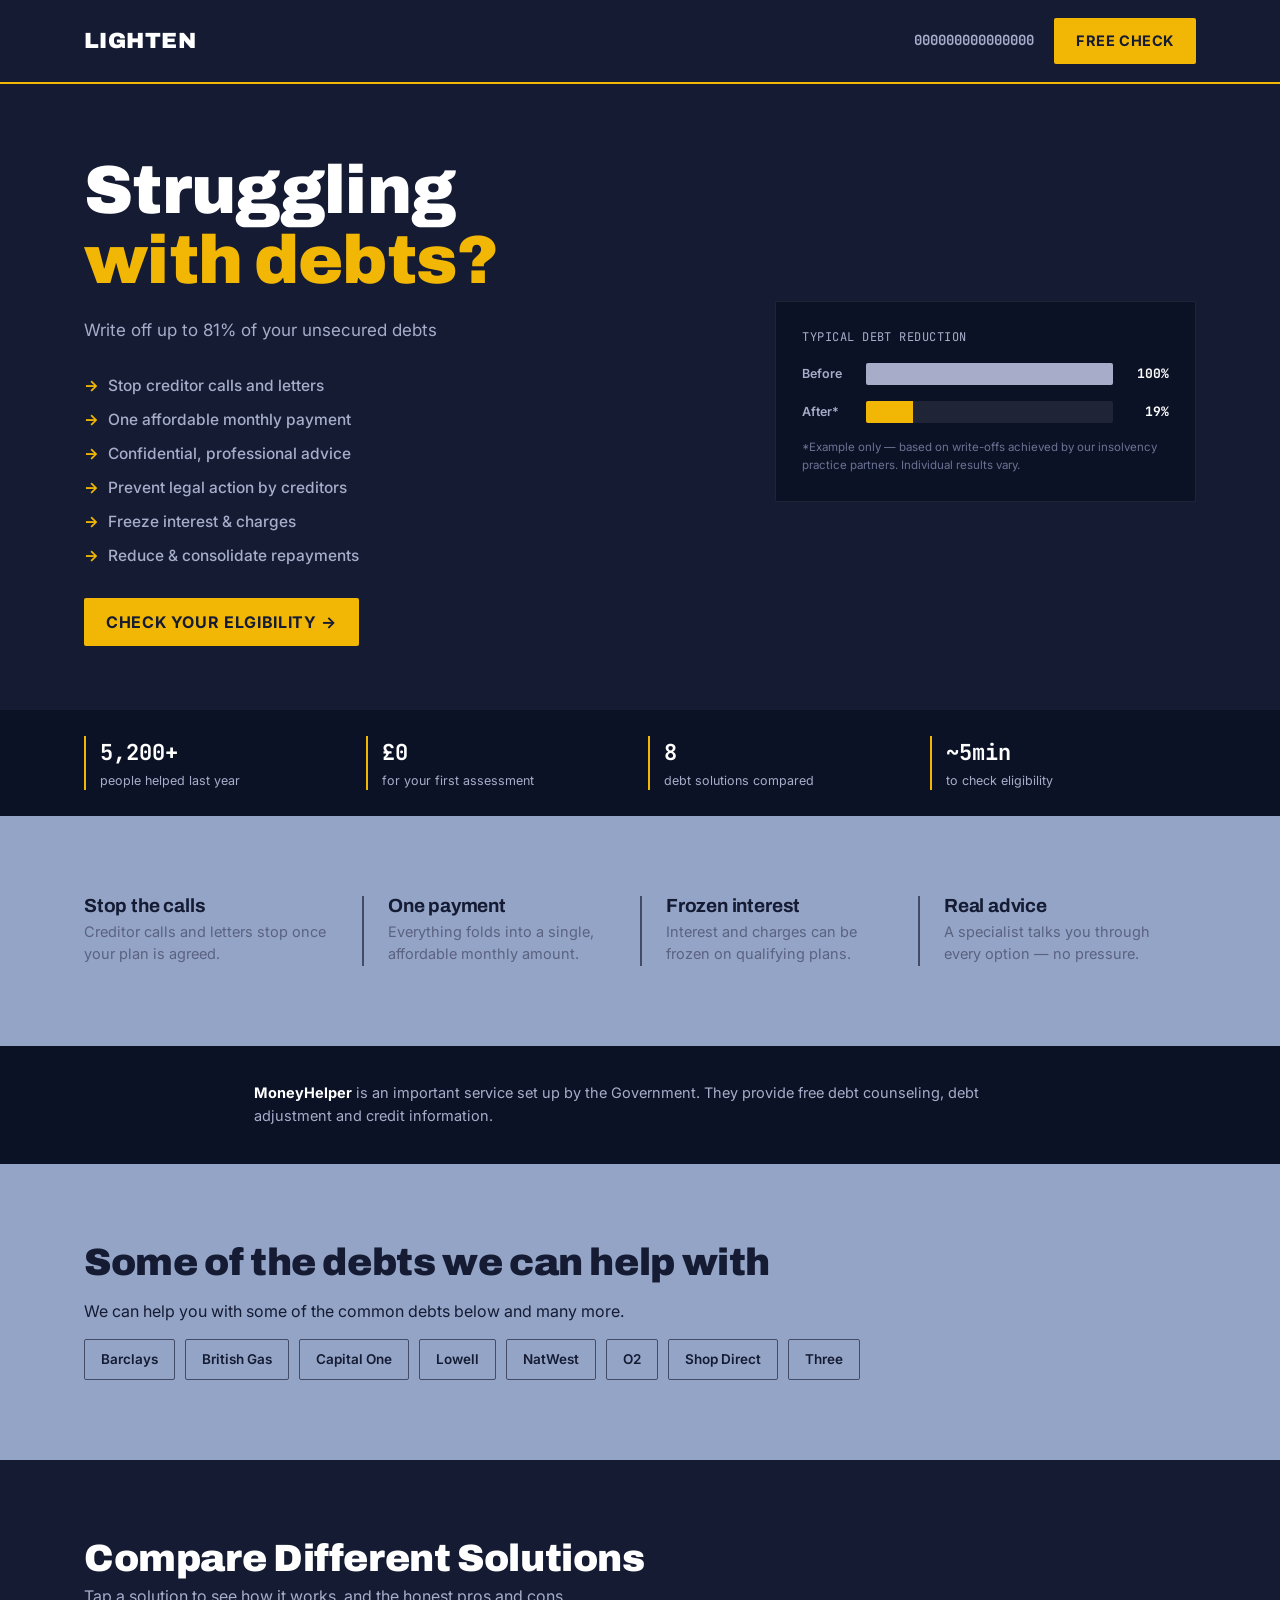
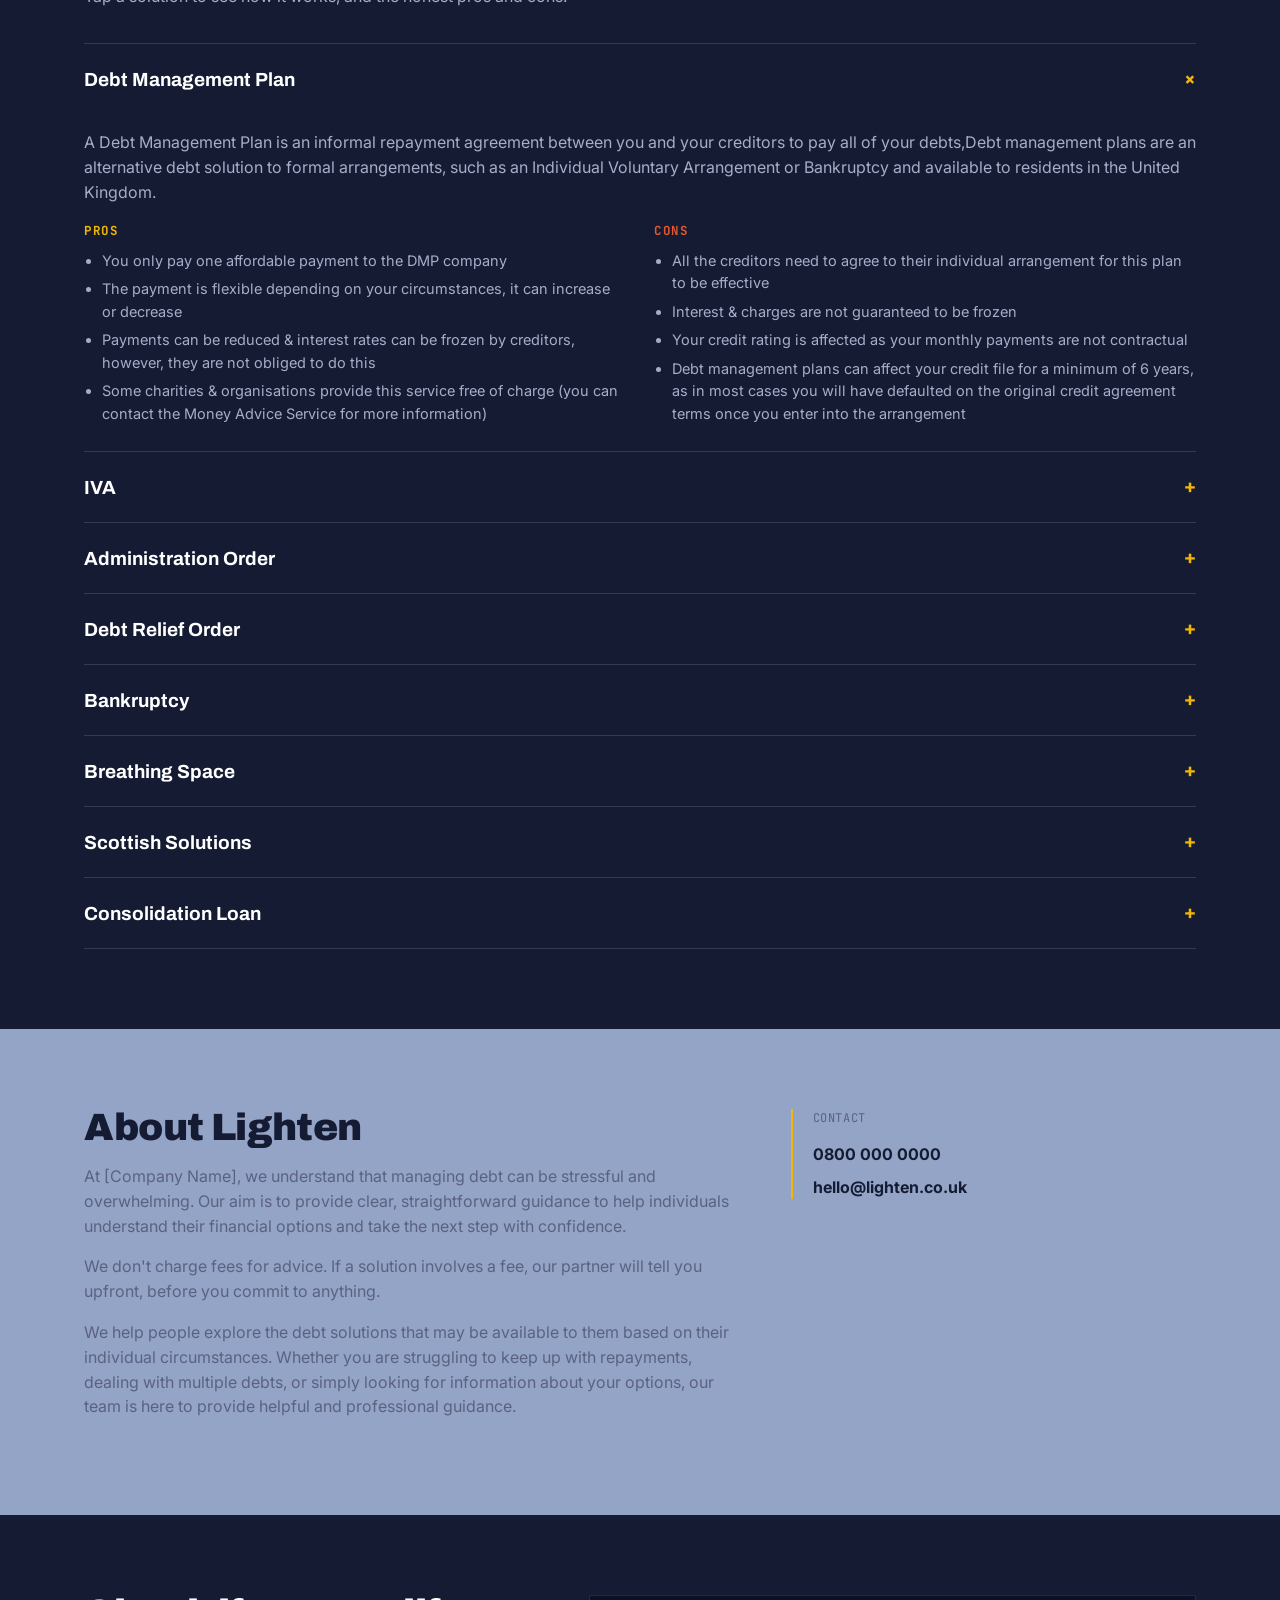
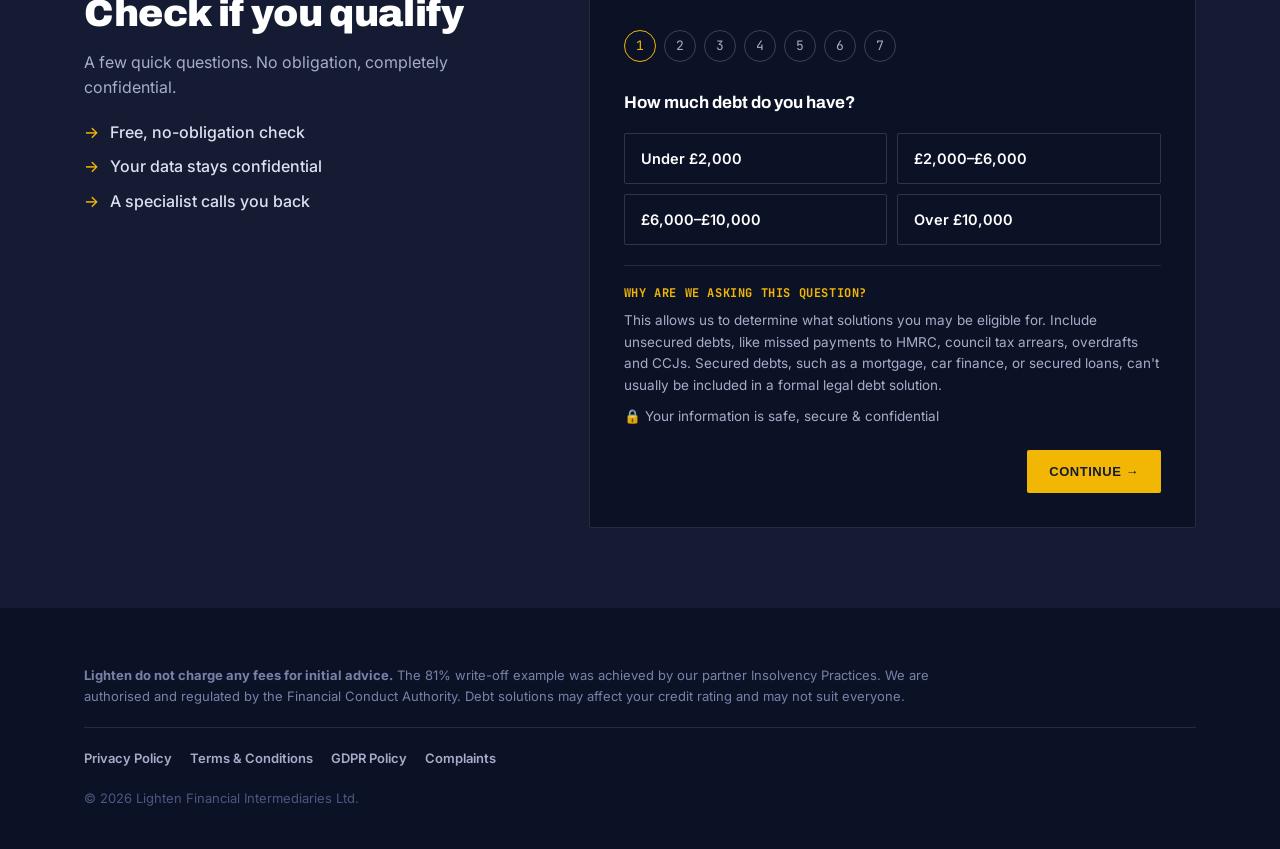
==== commit 77795b1a: "Update index.html" ====
--- a/index.html
+++ b/index.html
@@ -293,7 +293,6 @@
         <label>Please enter your details to continue</label>
         <input type="text" name="fullName" placeholder="Full name" required>
         <input type="email" name="email" placeholder="Email address" required>
-        <input type="text" name="postcode" placeholder="Postcode" required>
         <p class="form-note">Please read our <a href="#">Terms &amp; Conditions</a> and <a href="#">Privacy Policy</a> before you proceed.</p>
         <button type="button" class="btn btn-amber full" id="detailsContinueBtn">Continue</button>
         <p class="safe-note center">&#128274; Your information is safe, secure &amp; confidential</p>
@@ -347,27 +346,3 @@
 <script src="script.js"></script>
 </body>
 </html>
-
-
-
-
-
-
-
-
-
-
-
-
-
-
-
-
-
-
-
-
-
-
-
-
--- a/style.css
+++ b/style.css
@@ -2,16 +2,16 @@
   --bg:#141B33;
   --bg-deep:#0C1226;
   --paper:#94a4c6;
-  --paper-line:#444b67;  
+  --paper-line:#444b67;
   --ink:#141B33;
   --ink-muted:#5B6280;
   --amber:#F2B705;
   --amber-ink:#141B33;
-  --rust:#E4572E; 
+  --rust:#E4572E;
   --white:#FFFFFF;
   --light-muted:#A7ADC9;
   --font-display:'Archivo', sans-serif;
-  --font-body:'Inter', sans-serif; 
+  --font-body:'Inter', sans-serif;
   --font-mono:'JetBrains Mono', monospace;
 }
 
@@ -36,7 +36,7 @@
 .btn-amber:hover{background:#ffcb1f;}
 .btn-outline{background:transparent; border-color:var(--paper-line); color:var(--ink);}
 .btn.small{padding:12px 20px; font-size:13px;}
-.btn.lg{padding:19px 34px; font-size:16px;}
+.btn.lg{padding:10px 20px; font-size:16px;}
 .btn.full{width:100%; text-align:center; margin-top:8px;}
 
 /* ---------- Header ---------- */
@@ -55,6 +55,27 @@
 .hero-highlight{color:var(--amber);}
 .hero-lead{font-size:17px; color:var(--light-muted); max-width:44ch; margin:22px 0 30px;}
 
+.hero-list{
+  list-style:none;
+  padding:0;
+  margin:0 0 30px;
+  display:grid;
+  gap:10px;
+}
+.hero-list li{
+  padding-left:24px;
+  position:relative;
+  color:var(--light-muted);
+  font-size:15.5px;
+  font-weight:500;
+}
+.hero-list li::before{
+  content:"→";
+  position:absolute;
+  left:0;
+  color:var(--amber);
+  font-weight:700;
+}
 .hero-ladder{background:var(--bg-deep); border:1px solid rgba(255,255,255,.08); padding:26px; border-radius:2px;}
 .ladder-label{font-family:var(--font-mono); font-size:12px; color:var(--light-muted); text-transform:uppercase; letter-spacing:.04em; margin-bottom:16px;}
 .ladder-row{display:flex; align-items:center; gap:12px; margin-bottom:16px; min-width:0;}
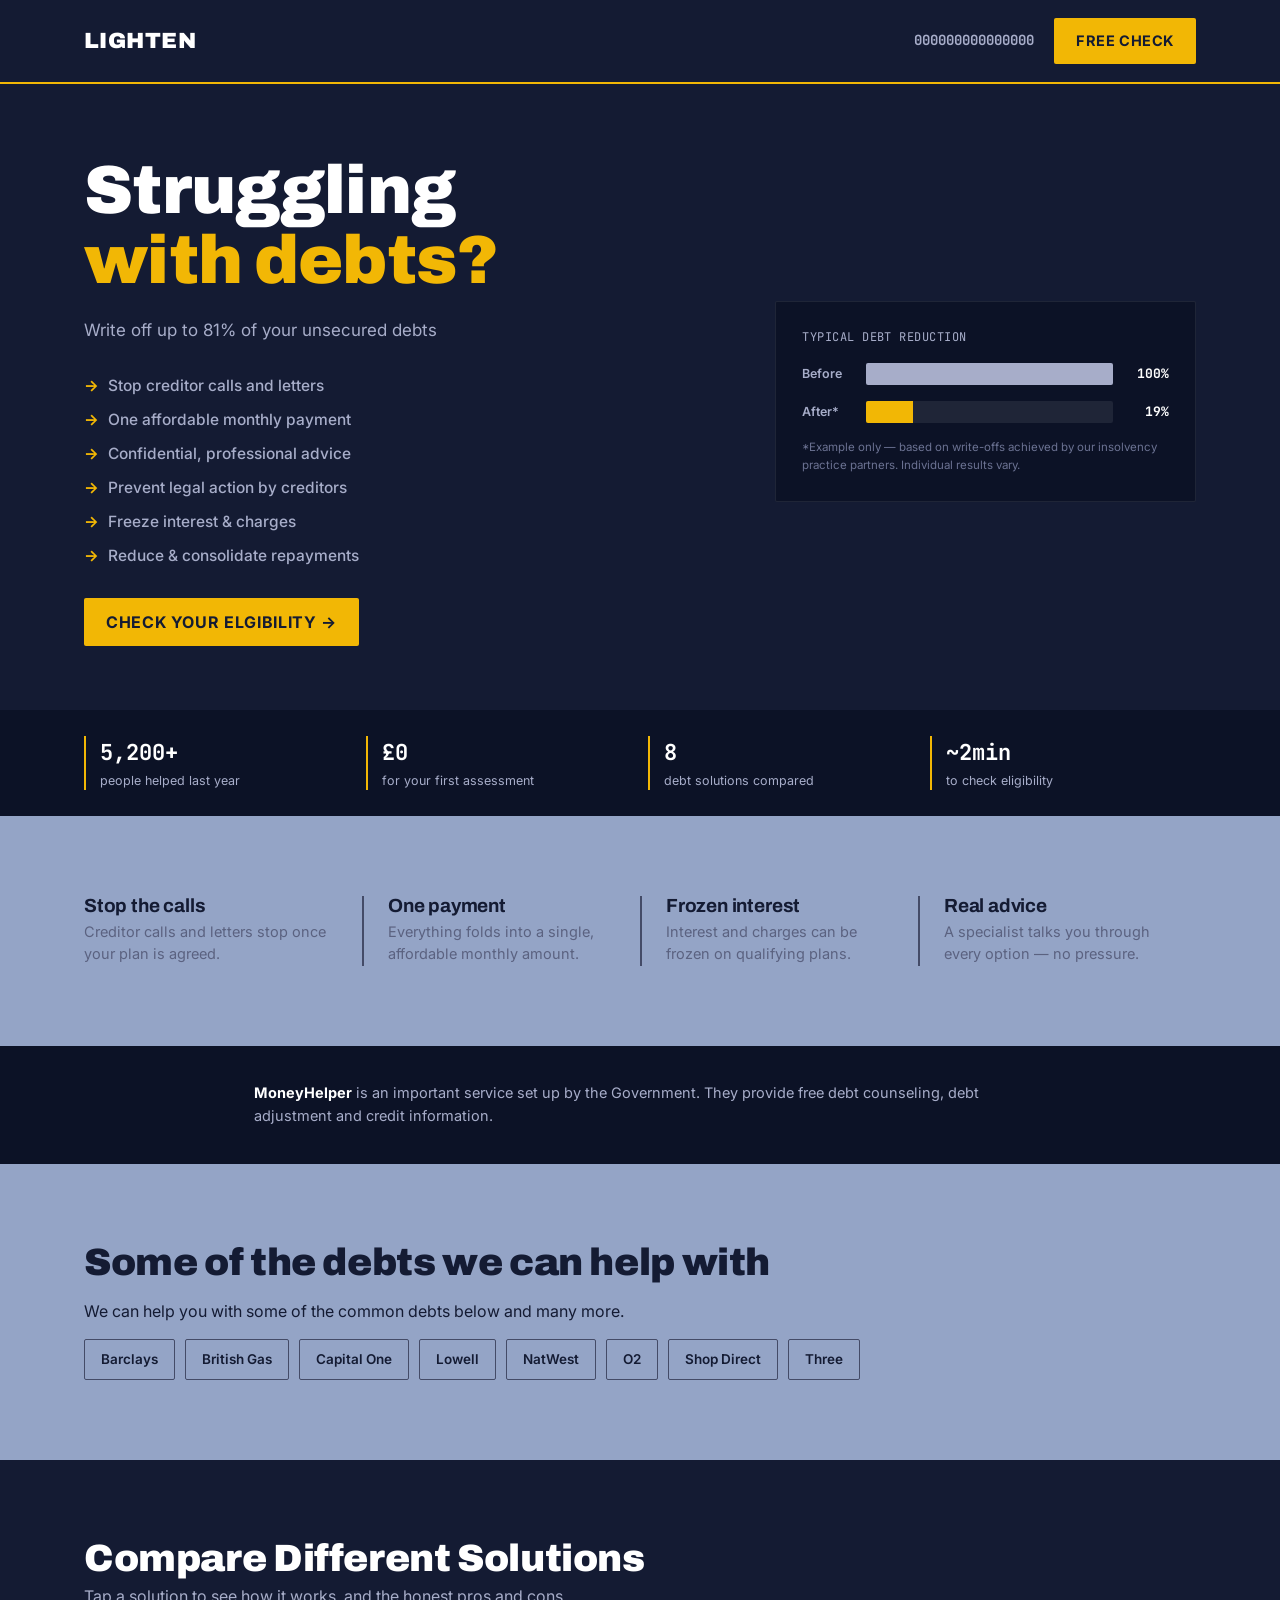
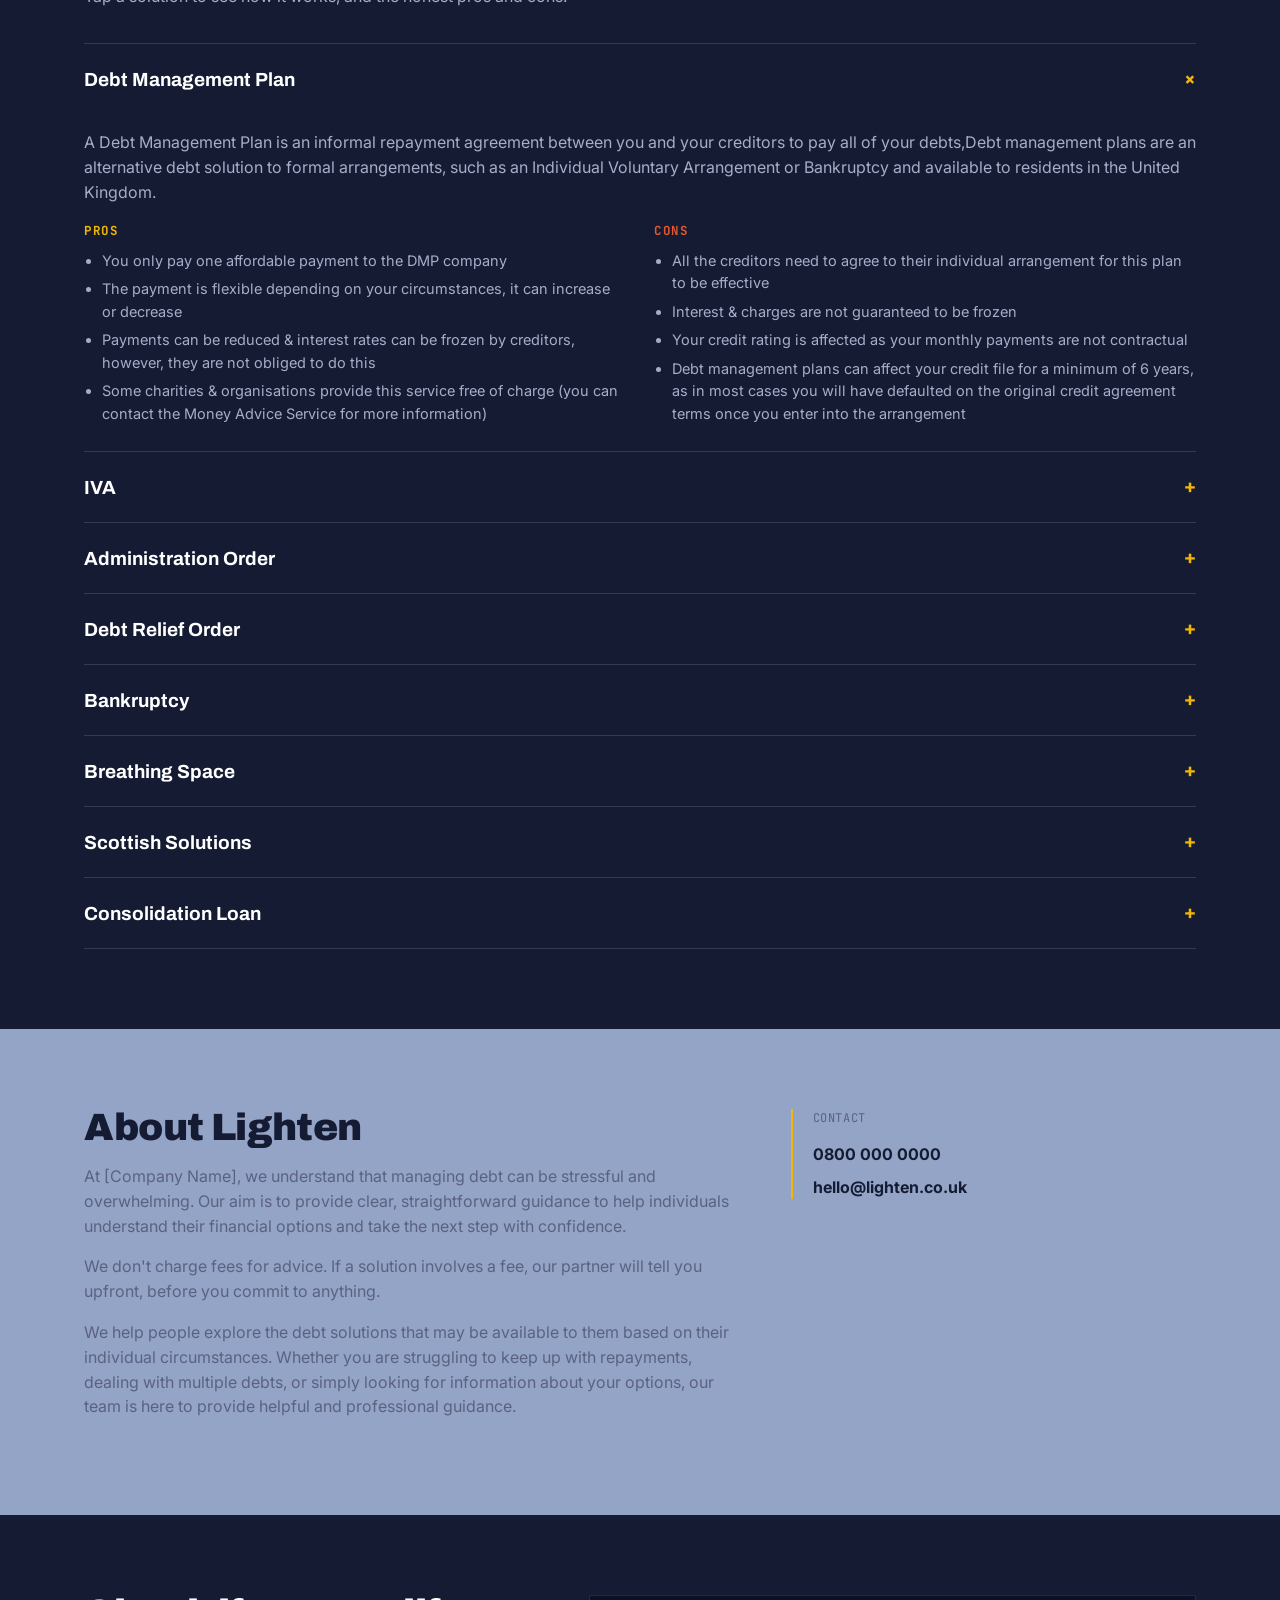
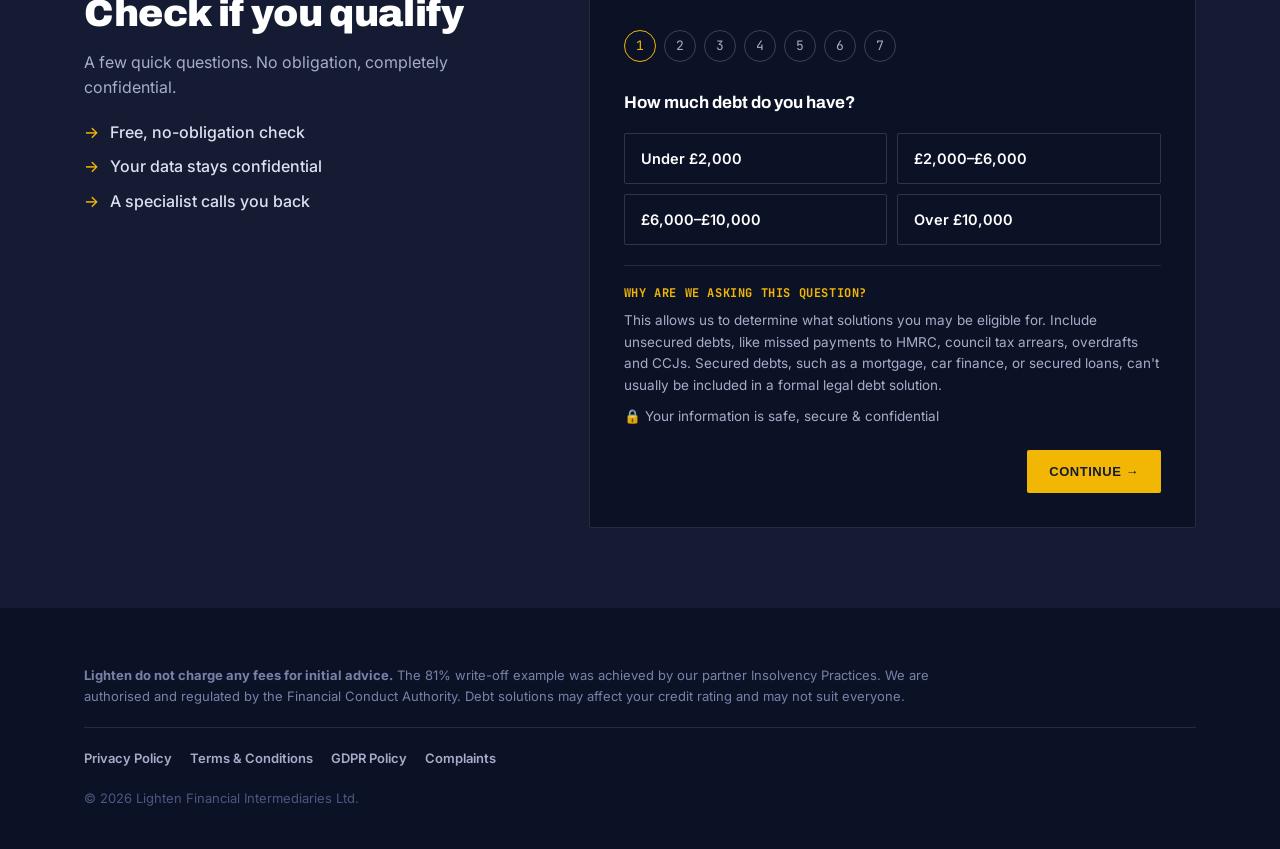
==== commit 52ae30d3: "Update index.html" ====
--- a/index.html
+++ b/index.html
@@ -61,7 +61,7 @@
     <div class="stat"><span class="stat-num">5,200+</span><span class="stat-label">people helped last year</span></div>
     <div class="stat"><span class="stat-num">£0</span><span class="stat-label">for your first assessment</span></div>
     <div class="stat"><span class="stat-num">8</span><span class="stat-label">debt solutions compared</span></div>
-    <div class="stat"><span class="stat-num">~5min</span><span class="stat-label">to check eligibility</span></div>
+    <div class="stat"><span class="stat-num">~2min</span><span class="stat-label">to check eligibility</span></div>
   </div>
 </section>
 
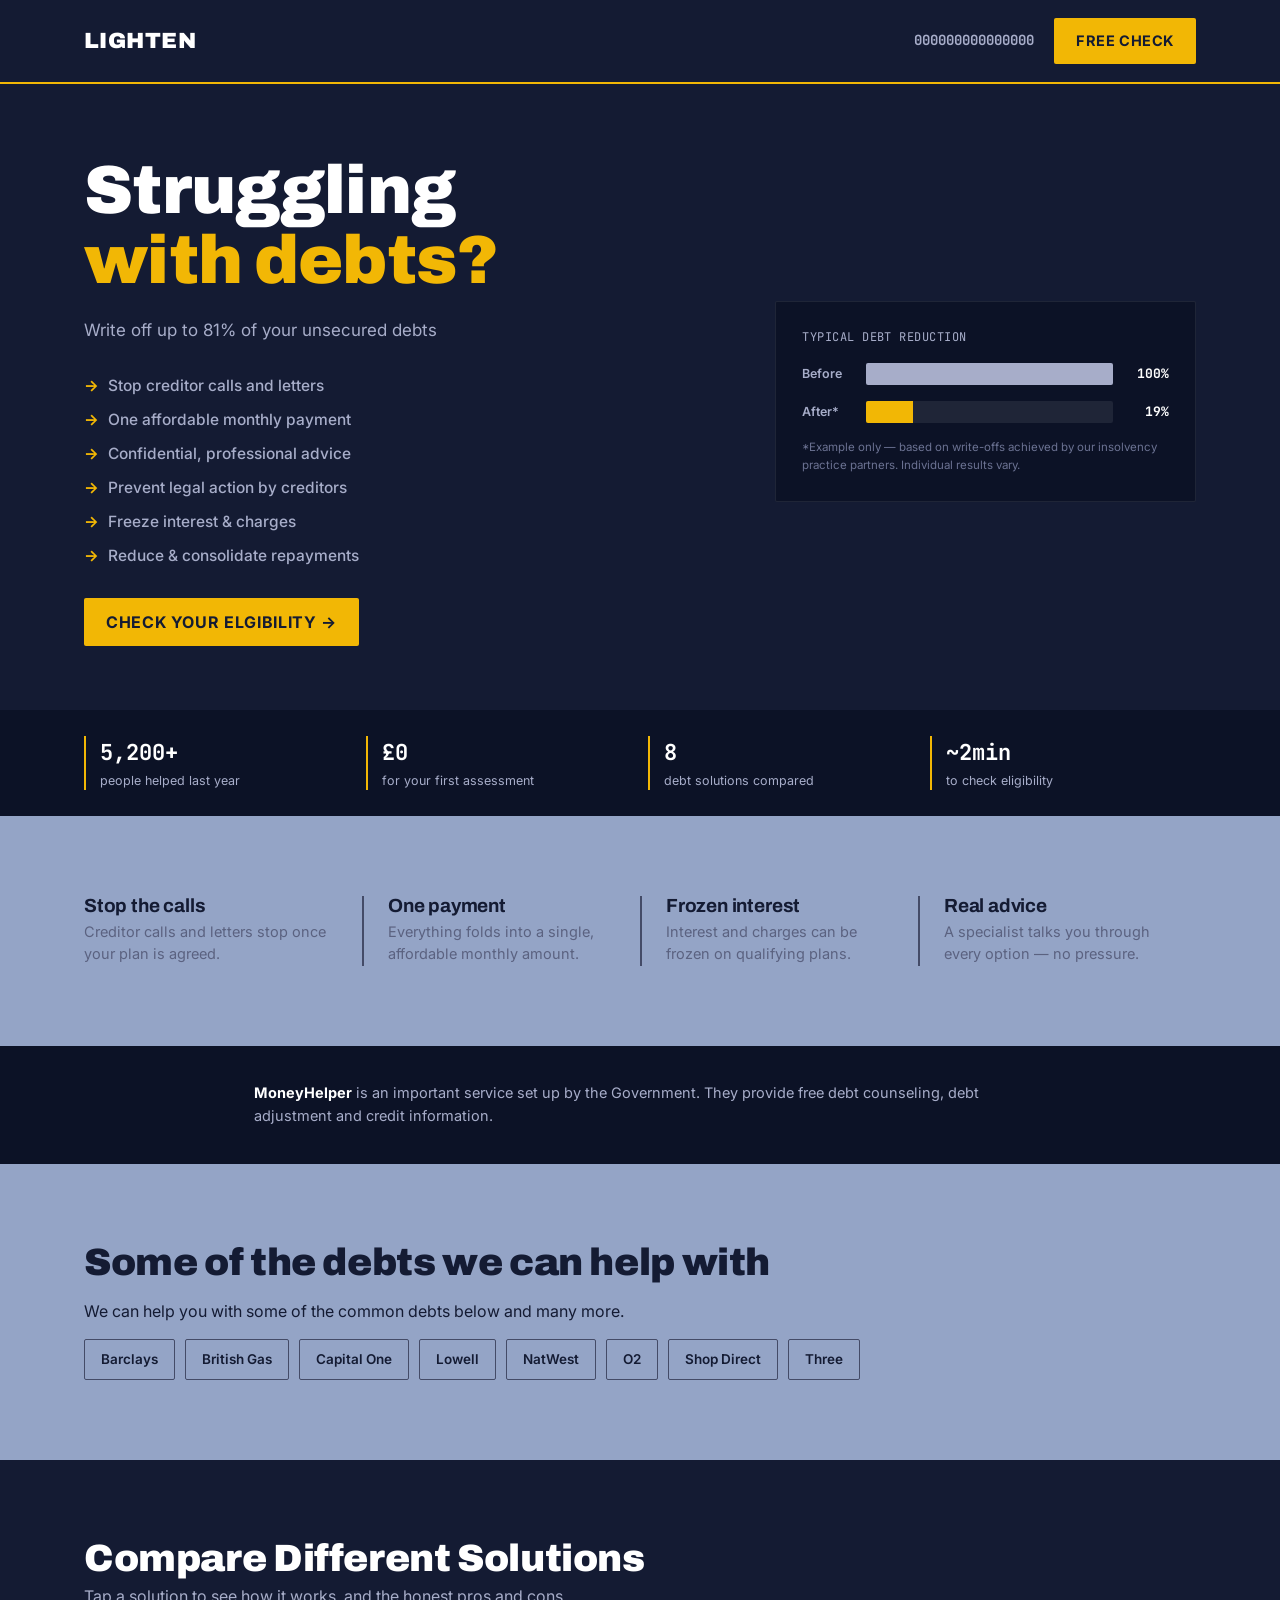
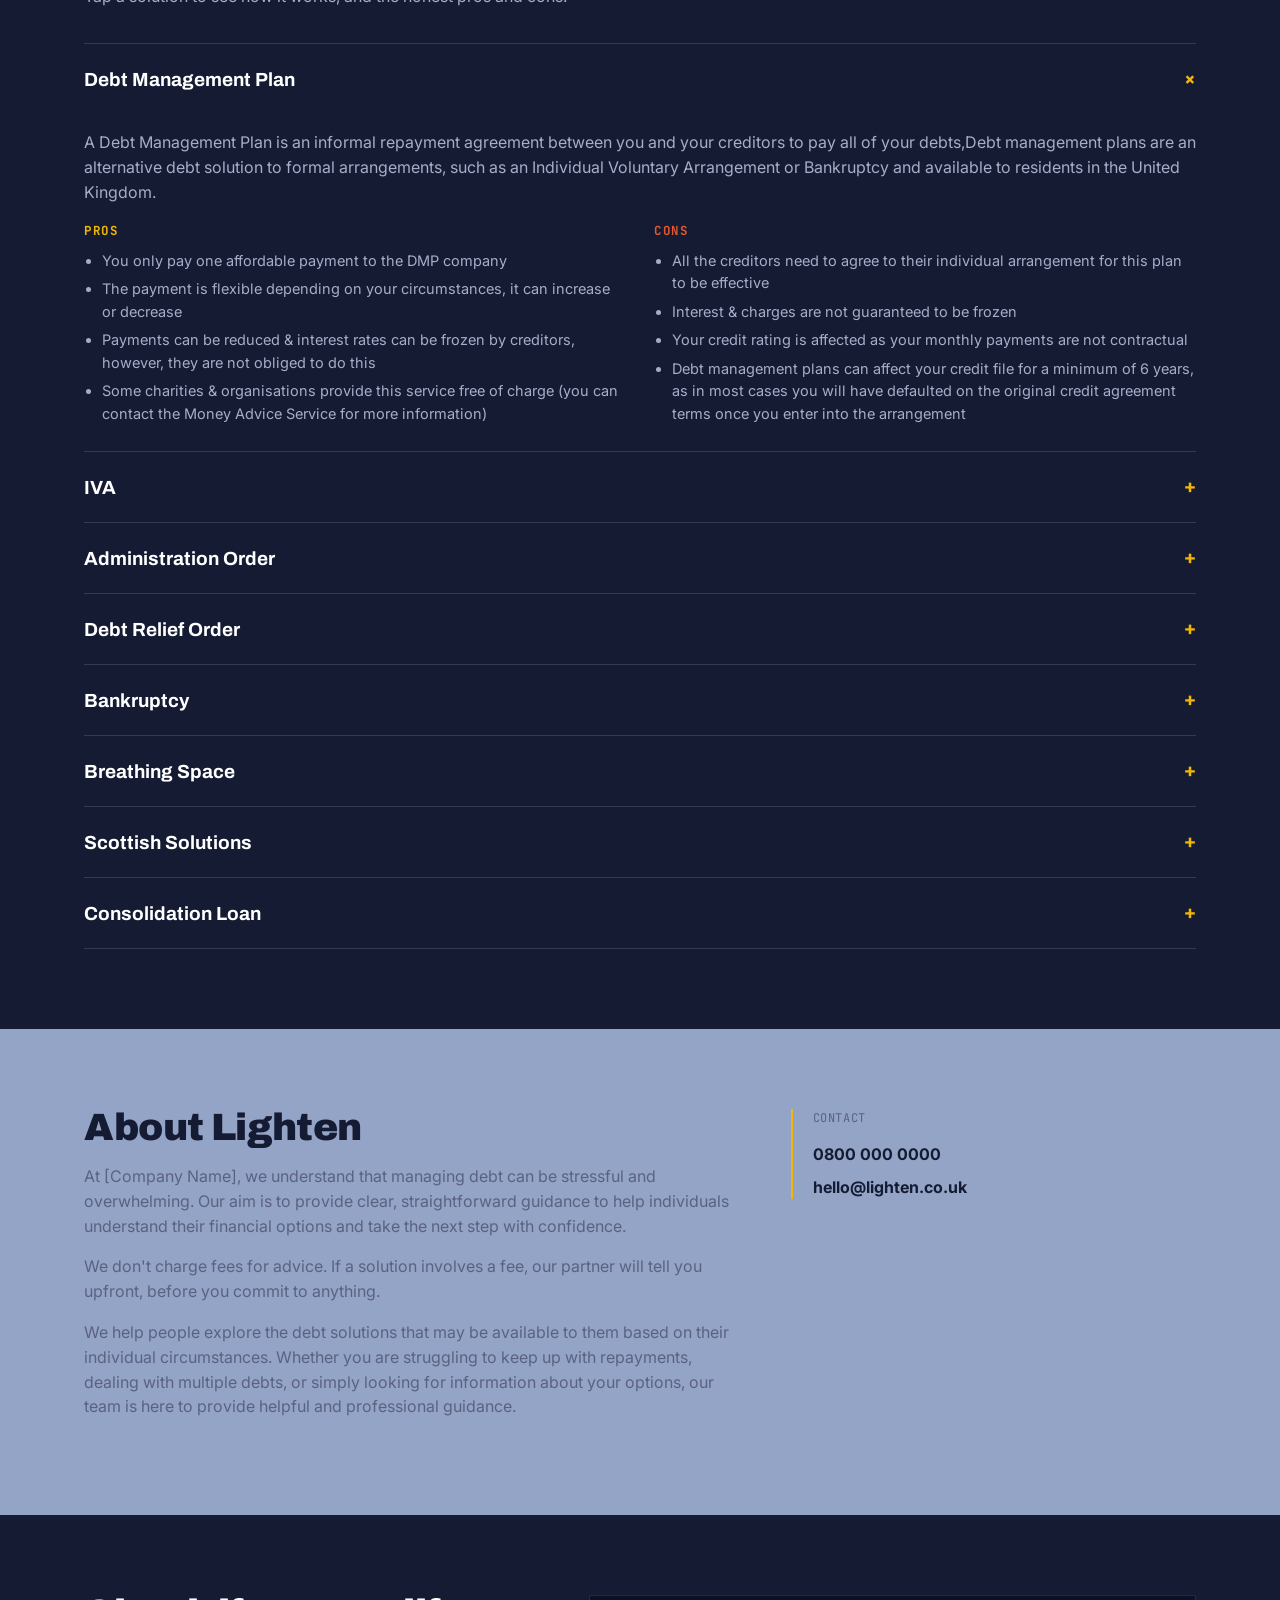
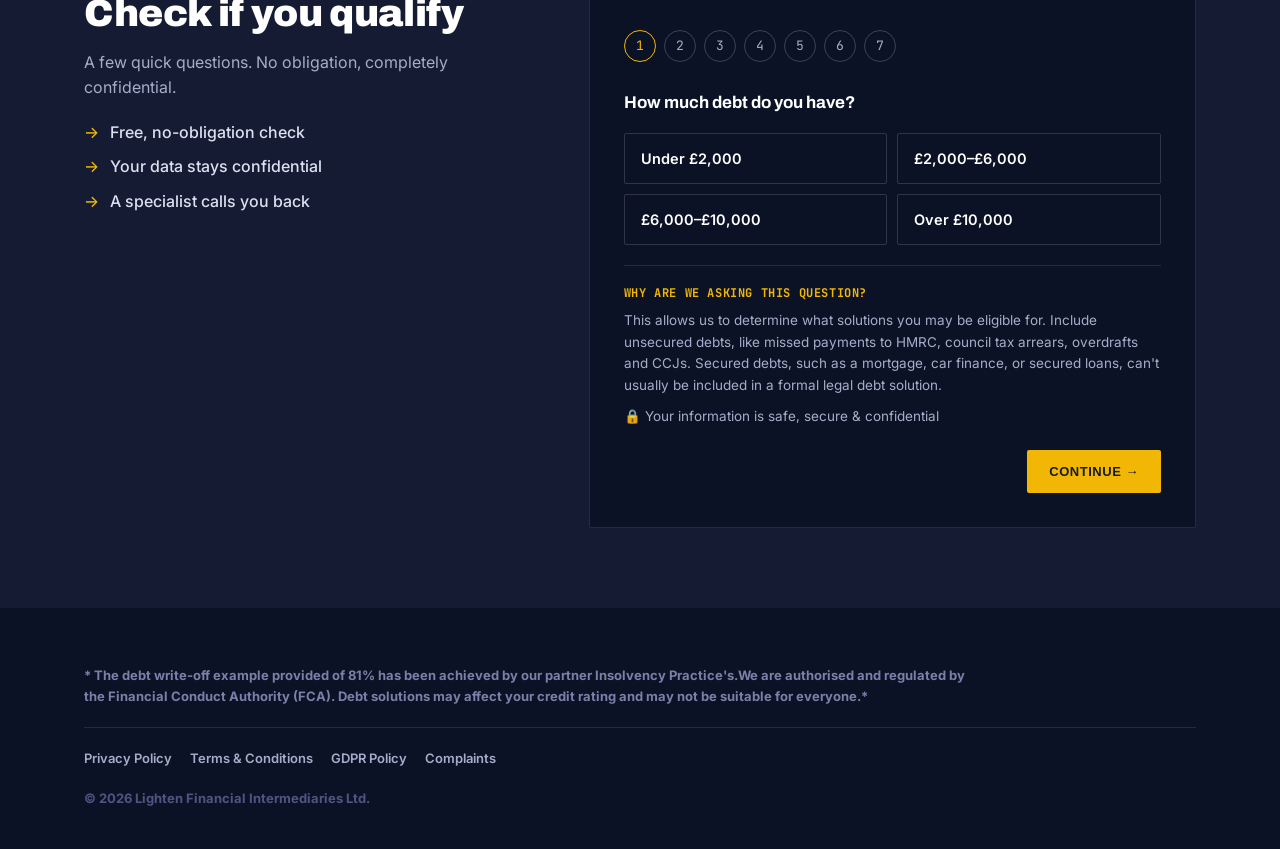
==== commit a53f5873: "Update index.html" ====
--- a/index.html
+++ b/index.html
@@ -22,6 +22,7 @@
   </div>
 </header>
 
+
 <section class="hero">
   <div class="wrap hero-inner">
     <div class="hero-copy">
@@ -87,15 +88,12 @@
     </div>
   </div>
 </section>
-
-<!-- ============ MONEYHELPER CALLOUT ============ -->
 <section class="callout">
   <div class="wrap callout-inner">
     <p><strong>MoneyHelper</strong> is an important service set up by the Government. They provide free debt counseling, debt adjustment and credit information.</p>
   </div>
 </section>
 
-<!-- ============ DEBTS WE HELP WITH ============ -->
 <section class="section">
   <div class="wrap">
     <h2 class="section-title">Some of the debts we can help with</h2>
@@ -108,7 +106,6 @@
   </div>
 </section>
 
-<!-- ============ SOLUTIONS ACCORDION ============ -->
 <section class="section dark">
   <div class="wrap">
     <h2 class="section-title light">Compare Different Solutions</h2>
@@ -117,7 +114,6 @@
   </div>
 </section>
 
-<!-- ============ ABOUT ============ -->
 <section class="section">
   <div class="wrap about-inner">
     <div>
@@ -135,7 +131,6 @@
   </div>
 </section>
 
-<!-- ============ LEAD FORM ============ -->
 <section class="section dark" id="qualify">
   <div class="wrap qualify-inner">
     <div class="qualify-copy">
@@ -159,7 +154,6 @@
         <span class="step-dot" data-n="7">7</span>
       </div>
 
-      <!-- Step 1 -->
       <div class="form-step active" data-step="1">
         <label>How much debt do you have?</label>
         <div class="option-grid" data-field="debtAmount"><button type="button" class="option" data-value="£0–£2,000">
@@ -185,7 +179,6 @@
         </div>
       </div>
 
-      <!-- Step 2 -->
       <div class="form-step" data-step="2">
         <label>What's your employment status?</label>
         <div class="option-grid" data-field="employment">
@@ -201,7 +194,6 @@
         </div>
       </div>
 
-      <!-- Step 3 -->
       <div class="form-step" data-step="3">
         <label>What are you hoping to achieve?</label>
         <div class="option-grid" data-field="goal">
@@ -219,7 +211,6 @@
         </div>
       </div>
 
-      <!-- Step 4 -->
       <div class="form-step" data-step="4">
         <label>Which debt are you most worried about?</label>
         <div class="option-grid" data-field="worriedDebt">
@@ -237,7 +228,6 @@
         </div>
       </div>
 
-      <!-- Step 5 -->
       <div class="form-step" data-step="5">
         <label>What's your biggest concern about your debt?</label>
         <div class="option-grid" data-field="concern">
@@ -255,7 +245,6 @@
         </div>
       </div>
 
-      <!-- Step 6 -->
       <div class="form-step" data-step="6">
         <label>What type of property do you live in?</label>
         <div class="option-grid" data-field="property">
@@ -271,7 +260,7 @@
         </div>
       </div>
 
-      <!-- Step 7 -->
+      
       <div class="form-step" data-step="7">
         <label>Where do you live?</label>
         <div class="option-grid" data-field="location">
@@ -287,7 +276,6 @@
         </div>
       </div>
 
-      <!-- Step 8: contact details -->
       <div class="form-step" data-step="8">
         <button type="button" class="back-icon-btn" data-back>&#10094;</button>
         <label>Please enter your details to continue</label>
@@ -298,7 +286,6 @@
         <p class="safe-note center">&#128274; Your information is safe, secure &amp; confidential</p>
       </div>
 
-      <!-- Step 9: phone -->
       <div class="form-step" data-step="9">
         <button type="button" class="back-icon-btn" data-back>&#10094;</button>
         <label><span class="lead-firstname" id="leadFirstName">There,</span> let's see if we could write off your debt.</label>
@@ -329,10 +316,11 @@
   </div>
 </section>
 
-<!-- ============ FOOTER ============ -->
 <footer class="site-footer">
   <div class="wrap">
-    <p class="footer-disclaimer"><strong>Lighten do not charge any fees for initial advice.</strong> The 81% write-off example was achieved by our partner Insolvency Practices. We are authorised and regulated by the Financial Conduct Authority. Debt solutions may affect your credit rating and may not suit everyone.</p>
+    <p class="footer-disclaimer"><strong>* The debt write-off example provided of 81% has been achieved by our partner Insolvency Practice's.We are authorised and regulated by the Financial Conduct Authority (FCA). Debt solutions may affect your credit rating and may not be suitable for everyone.*
+
+</p>
     <div class="footer-links">
       <a href="privacy.html">Privacy Policy</a>
       <a href="terms.html">Terms &amp; Conditions</a>
--- a/style.css
+++ b/style.css
@@ -34,7 +34,8 @@
 .btn{display:inline-block; padding:10px 20px; font-weight:700; text-decoration:none; font-size:14.5px; text-transform:uppercase; letter-spacing:.04em; border:2px solid transparent; cursor:pointer; border-radius:2px;}
 .btn-amber{background:var(--amber); color:var(--amber-ink);}
 .btn-amber:hover{background:#ffcb1f;}
-.btn-outline{background:transparent; border-color:var(--paper-line); color:var(--ink);}
+.btn-outline{background:var(--amber); border-color:var(--amber); color:var(--amber-ink);}
+.btn-outline:hover{background:#ffcb1f;}
 .btn.small{padding:12px 20px; font-size:13px;}
 .btn.lg{padding:10px 20px; font-size:16px;}
 .btn.full{width:100%; text-align:center; margin-top:8px;}
